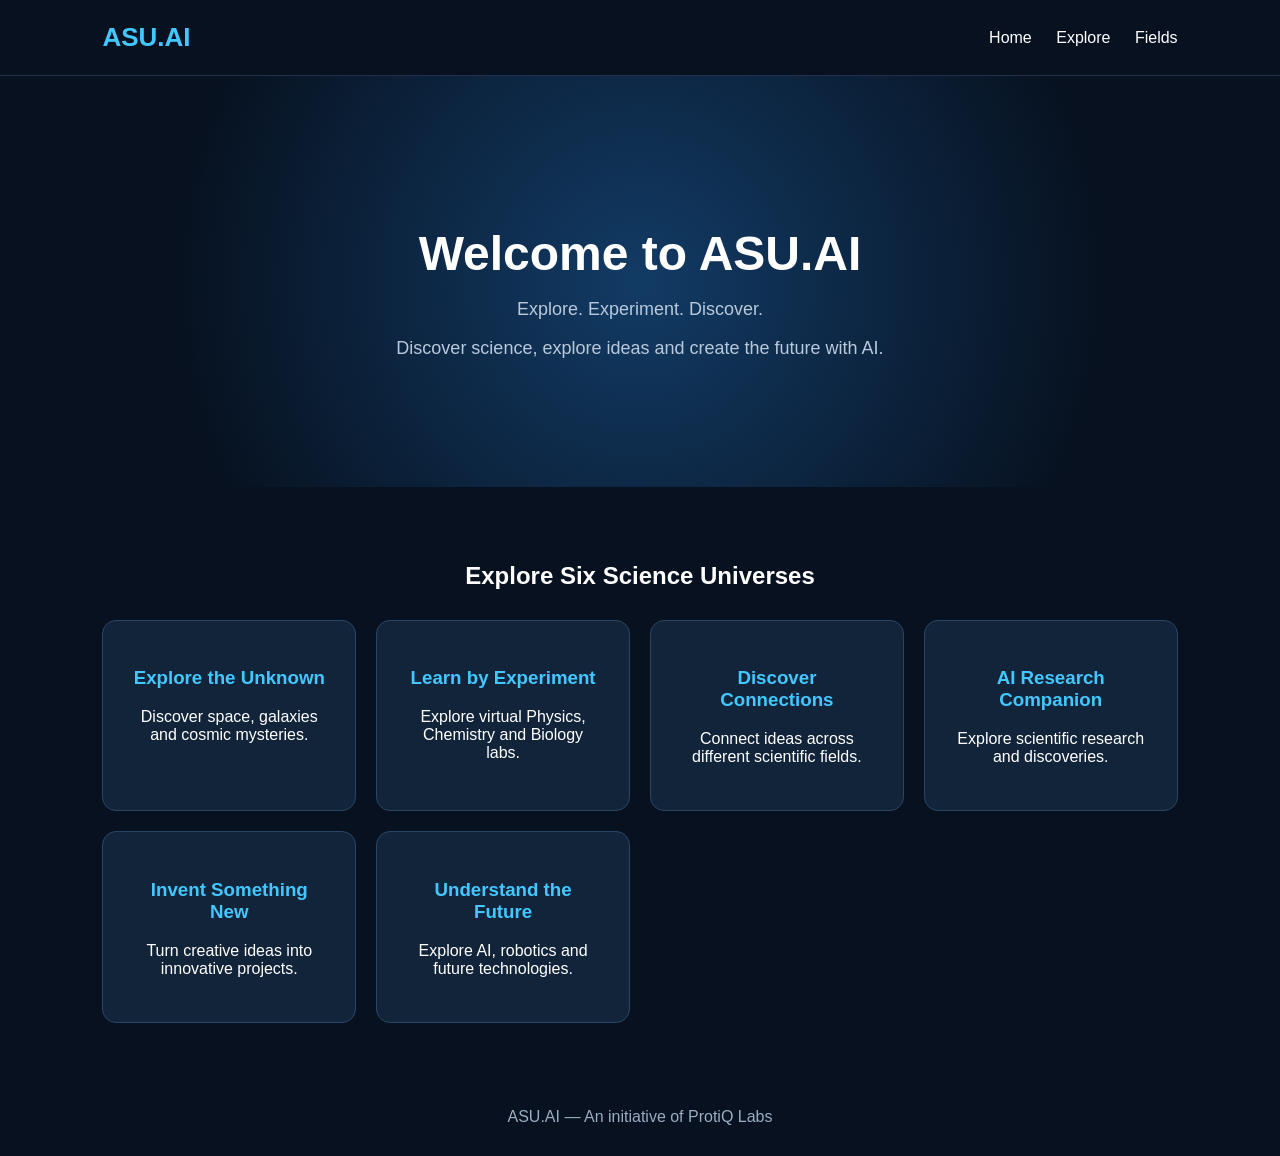
==== index.html @ 071632d5 "Create index.html" ====
<!DOCTYPE html>
<html lang="en">
<head>
  <meta charset="UTF-8">
  <meta name="viewport" content="width=device-width, initial-scale=1.0">
  <title>ASU.AI — AI Science Universe</title>
  <style>
    * { box-sizing: border-box; }
    body {
      margin: 0;
      font-family: Arial, sans-serif;
      background: #07111f;
      color: white;
    }
    header {
      padding: 22px 8%;
      display: flex;
      justify-content: space-between;
      align-items: center;
      border-bottom: 1px solid #203047;
    }
    .logo { font-size: 26px; font-weight: bold; color: #42c8ff; }
    nav a {
      color: white;
      text-decoration: none;
      margin-left: 20px;
    }
    .hero {
      text-align: center;
      padding: 110px 20px;
      background: radial-gradient(circle, #123b65, #07111f 70%);
    }
    .hero h1 { font-size: 48px; margin-bottom: 15px; }
    .hero p { color: #b9c9dc; font-size: 18px; }
    .fields {
      padding: 55px 8%;
      text-align: center;
    }
    .cards {
      display: grid;
      grid-template-columns: repeat(auto-fit, minmax(220px, 1fr));
      gap: 20px;
      margin-top: 30px;
    }
    .card {
      padding: 28px;
      background: #12243a;
      border: 1px solid #294765;
      border-radius: 14px;
    }
    .card h3 { color: #42c8ff; }
    footer {
      text-align: center;
      padding: 30px;
      color: #9aadc2;
    }
    @media(max-width: 600px) {
      header { flex-direction: column; gap: 15px; }
      nav a { margin: 0 6px; font-size: 13px; }
      .hero h1 { font-size: 34px; }
    }
  </style>
</head>
<body>

<header>
  <div class="logo">ASU.AI</div>
  <nav>
    <a href="#">Home</a>
    <a href="#explore">Explore</a>
    <a href="#fields">Fields</a>
  </nav>
</header>

<section class="hero">
  <h1>Welcome to ASU.AI</h1>
  <p>Explore. Experiment. Discover.</p>
  <p>Discover science, explore ideas and create the future with AI.</p>
</section>

<section class="fields" id="fields">
  <h2>Explore Six Science Universes</h2>
  <div class="cards">
    <div class="card">
      <h3>Explore the Unknown</h3>
      <p>Discover space, galaxies and cosmic mysteries.</p>
    </div>
    <div class="card">
      <h3>Learn by Experiment</h3>
      <p>Explore virtual Physics, Chemistry and Biology labs.</p>
    </div>
    <div class="card">
      <h3>Discover Connections</h3>
      <p>Connect ideas across different scientific fields.</p>
    </div>
    <div class="card">
      <h3>AI Research Companion</h3>
      <p>Explore scientific research and discoveries.</p>
    </div>
    <div class="card">
      <h3>Invent Something New</h3>
      <p>Turn creative ideas into innovative projects.</p>
    </div>
    <div class="card">
      <h3>Understand the Future</h3>
      <p>Explore AI, robotics and future technologies.</p>
    </div>
  </div>
</section>

<footer>
  ASU.AI — An initiative of ProtiQ Labs
</footer>

</body>
</html>
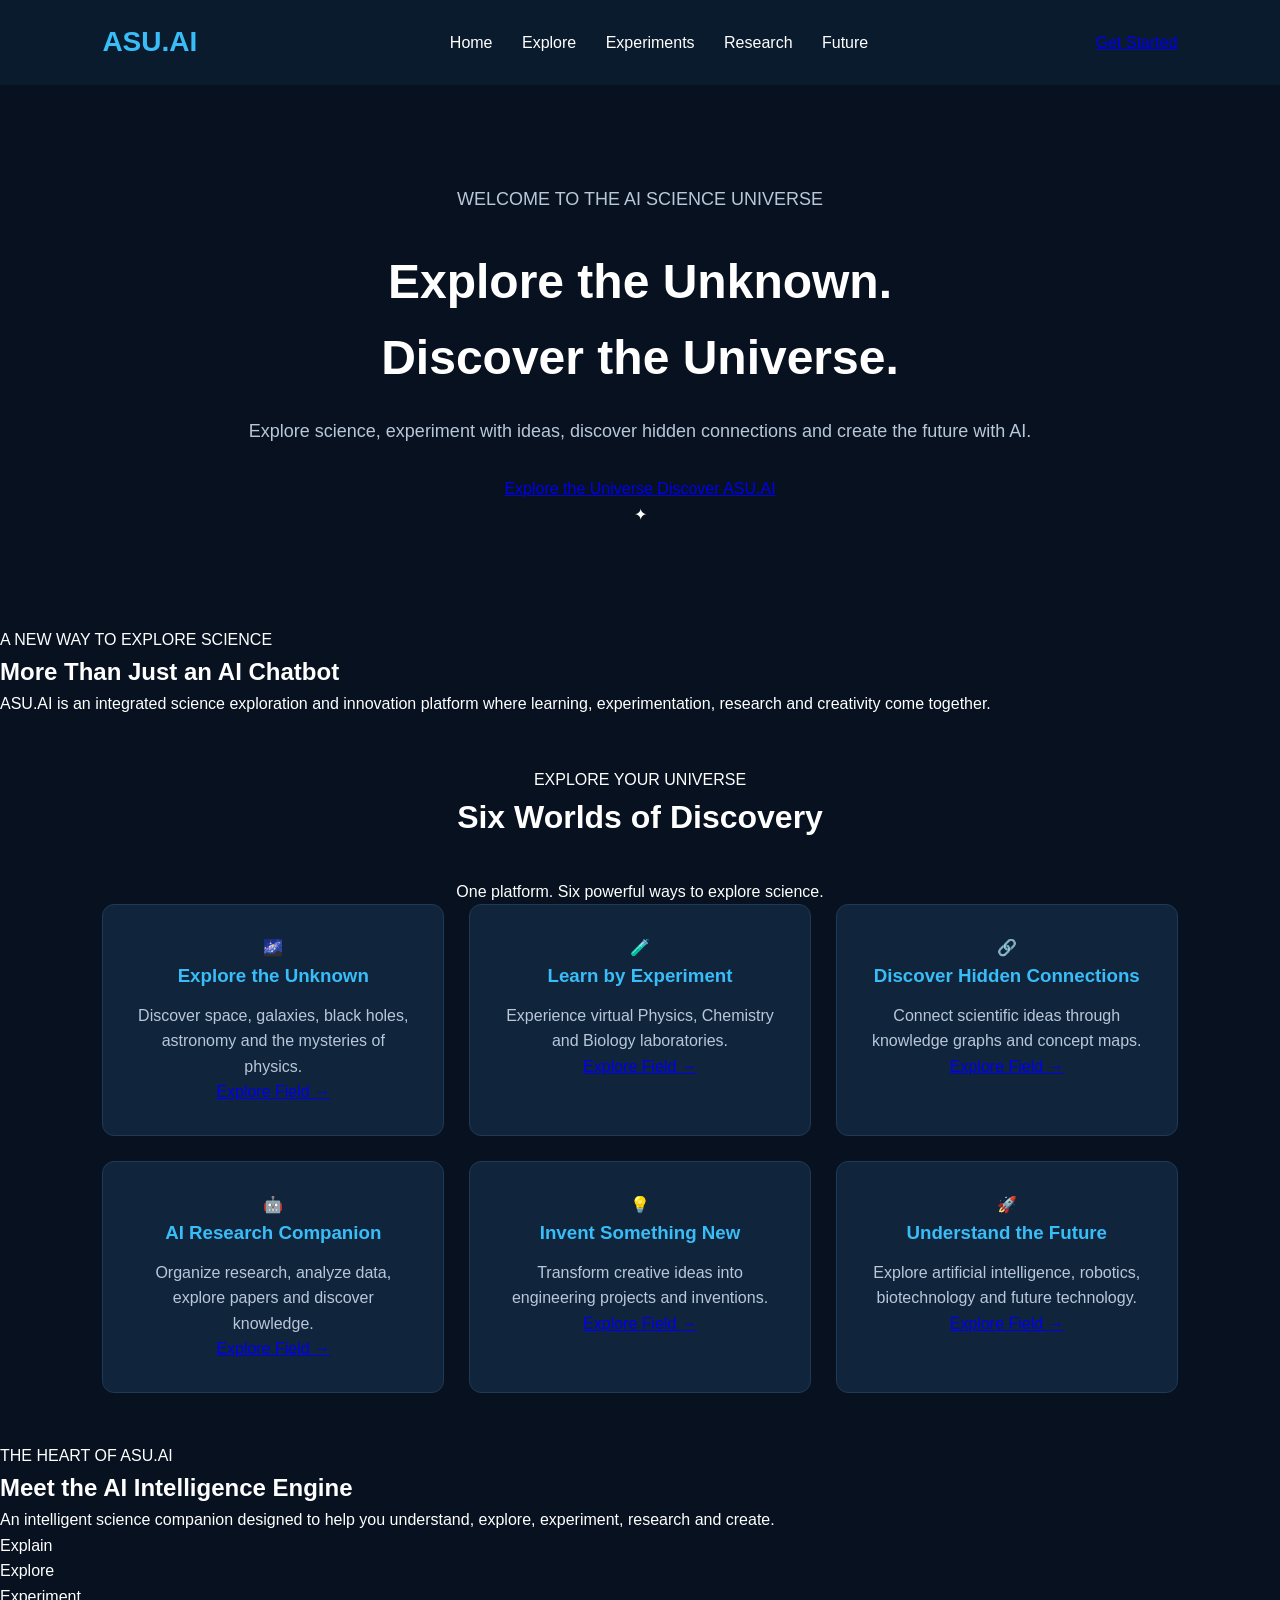
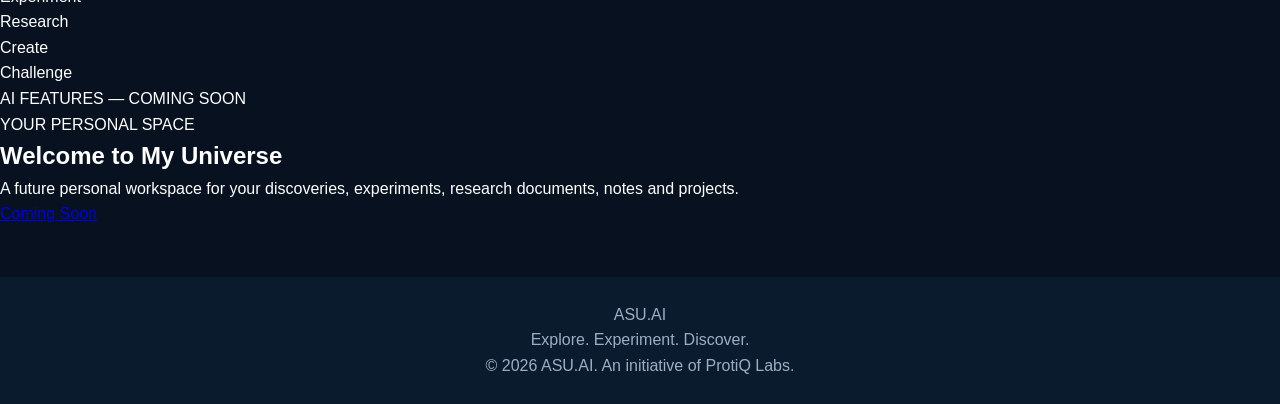
==== commit 63705807: "Update index.html" ====
--- a/index.html
+++ b/index.html
@@ -1,117 +1,229 @@
 
 <!DOCTYPE html>
 <html lang="en">
+
 <head>
-  <meta charset="UTF-8">
-  <meta name="viewport" content="width=device-width, initial-scale=1.0">
-  <title>ASU.AI — AI Science Universe</title>
-  <style>
-    * { box-sizing: border-box; }
-    body {
-      margin: 0;
-      font-family: Arial, sans-serif;
-      background: #07111f;
-      color: white;
-    }
-    header {
-      padding: 22px 8%;
-      display: flex;
-      justify-content: space-between;
-      align-items: center;
-      border-bottom: 1px solid #203047;
-    }
-    .logo { font-size: 26px; font-weight: bold; color: #42c8ff; }
-    nav a {
-      color: white;
-      text-decoration: none;
-      margin-left: 20px;
-    }
-    .hero {
-      text-align: center;
-      padding: 110px 20px;
-      background: radial-gradient(circle, #123b65, #07111f 70%);
-    }
-    .hero h1 { font-size: 48px; margin-bottom: 15px; }
-    .hero p { color: #b9c9dc; font-size: 18px; }
-    .fields {
-      padding: 55px 8%;
-      text-align: center;
-    }
-    .cards {
-      display: grid;
-      grid-template-columns: repeat(auto-fit, minmax(220px, 1fr));
-      gap: 20px;
-      margin-top: 30px;
-    }
-    .card {
-      padding: 28px;
-      background: #12243a;
-      border: 1px solid #294765;
-      border-radius: 14px;
-    }
-    .card h3 { color: #42c8ff; }
-    footer {
-      text-align: center;
-      padding: 30px;
-      color: #9aadc2;
-    }
-    @media(max-width: 600px) {
-      header { flex-direction: column; gap: 15px; }
-      nav a { margin: 0 6px; font-size: 13px; }
-      .hero h1 { font-size: 34px; }
-    }
-  </style>
+    <meta charset="UTF-8">
+    <meta name="viewport" content="width=device-width, initial-scale=1.0">
+
+    <title>ASU.AI — AI Science Universe</title>
+
+    <meta name="description" content="Explore science, experiment with ideas, discover knowledge and create the future with ASU.AI.">
+
+    <link rel="stylesheet" href="style.css">
 </head>
+
 <body>
 
-<header>
-  <div class="logo">ASU.AI</div>
-  <nav>
-    <a href="#">Home</a>
-    <a href="#explore">Explore</a>
-    <a href="#fields">Fields</a>
-  </nav>
-</header>
-
-<section class="hero">
-  <h1>Welcome to ASU.AI</h1>
-  <p>Explore. Experiment. Discover.</p>
-  <p>Discover science, explore ideas and create the future with AI.</p>
-</section>
-
-<section class="fields" id="fields">
-  <h2>Explore Six Science Universes</h2>
-  <div class="cards">
-    <div class="card">
-      <h3>Explore the Unknown</h3>
-      <p>Discover space, galaxies and cosmic mysteries.</p>
-    </div>
-    <div class="card">
-      <h3>Learn by Experiment</h3>
-      <p>Explore virtual Physics, Chemistry and Biology labs.</p>
-    </div>
-    <div class="card">
-      <h3>Discover Connections</h3>
-      <p>Connect ideas across different scientific fields.</p>
-    </div>
-    <div class="card">
-      <h3>AI Research Companion</h3>
-      <p>Explore scientific research and discoveries.</p>
-    </div>
-    <div class="card">
-      <h3>Invent Something New</h3>
-      <p>Turn creative ideas into innovative projects.</p>
-    </div>
-    <div class="card">
-      <h3>Understand the Future</h3>
-      <p>Explore AI, robotics and future technologies.</p>
-    </div>
-  </div>
-</section>
-
-<footer>
-  ASU.AI — An initiative of ProtiQ Labs
-</footer>
+    <!-- HEADER -->
+    <header>
+        <div class="logo">ASU<span>.AI</span></div>
+
+        <nav>
+            <a href="#home">Home</a>
+            <a href="#explore">Explore</a>
+            <a href="#experiments">Experiments</a>
+            <a href="#research">Research</a>
+            <a href="#future">Future</a>
+        </nav>
+
+        <a href="#explore" class="nav-button">Get Started</a>
+    </header>
+
+
+    <!-- HERO SECTION -->
+    <section class="hero" id="home">
+
+        <div class="hero-content">
+
+            <p class="hero-label">WELCOME TO THE AI SCIENCE UNIVERSE</p>
+
+            <h1>
+                Explore the Unknown.<br>
+                <span>Discover the Universe.</span>
+            </h1>
+
+            <p class="hero-description">
+                Explore science, experiment with ideas, discover
+                hidden connections and create the future with AI.
+            </p>
+
+            <div class="hero-buttons">
+                <a href="#explore" class="primary-button">
+                    Explore the Universe
+                </a>
+
+                <a href="#research" class="secondary-button">
+                    Discover ASU.AI
+                </a>
+            </div>
+
+        </div>
+
+        <div class="hero-decoration">
+            <div class="orbit orbit-one"></div>
+            <div class="orbit orbit-two"></div>
+            <div class="planet">✦</div>
+        </div>
+
+    </section>
+
+
+    <!-- INTRODUCTION -->
+    <section class="introduction">
+
+        <p class="section-label">A NEW WAY TO EXPLORE SCIENCE</p>
+
+        <h2>More Than Just an AI Chatbot</h2>
+
+        <p>
+            ASU.AI is an integrated science exploration and
+            innovation platform where learning, experimentation,
+            research and creativity come together.
+        </p>
+
+    </section>
+
+
+    <!-- SIX CORE FIELDS -->
+    <section class="fields" id="explore">
+
+        <div class="section-heading">
+            <p class="section-label">EXPLORE YOUR UNIVERSE</p>
+            <h2>Six Worlds of Discovery</h2>
+
+            <p>
+                One platform. Six powerful ways to explore science.
+            </p>
+        </div>
+
+        <div class="field-container">
+
+            <article class="field-card">
+                <div class="field-icon">🌌</div>
+                <h3>Explore the Unknown</h3>
+                <p>
+                    Discover space, galaxies, black holes,
+                    astronomy and the mysteries of physics.
+                </p>
+                <a href="#future">Explore Field →</a>
+            </article>
+
+            <article class="field-card" id="experiments">
+                <div class="field-icon">🧪</div>
+                <h3>Learn by Experiment</h3>
+                <p>
+                    Experience virtual Physics, Chemistry
+                    and Biology laboratories.
+                </p>
+                <a href="#future">Explore Field →</a>
+            </article>
+
+            <article class="field-card">
+                <div class="field-icon">🔗</div>
+                <h3>Discover Hidden Connections</h3>
+                <p>
+                    Connect scientific ideas through
+                    knowledge graphs and concept maps.
+                </p>
+                <a href="#future">Explore Field →</a>
+            </article>
+
+            <article class="field-card" id="research">
+                <div class="field-icon">🤖</div>
+                <h3>AI Research Companion</h3>
+                <p>
+                    Organize research, analyze data,
+                    explore papers and discover knowledge.
+                </p>
+                <a href="#future">Explore Field →</a>
+            </article>
+
+            <article class="field-card">
+                <div class="field-icon">💡</div>
+                <h3>Invent Something New</h3>
+                <p>
+                    Transform creative ideas into
+                    engineering projects and inventions.
+                </p>
+                <a href="#future">Explore Field →</a>
+            </article>
+
+            <article class="field-card" id="future">
+                <div class="field-icon">🚀</div>
+                <h3>Understand the Future</h3>
+                <p>
+                    Explore artificial intelligence,
+                    robotics, biotechnology and future technology.
+                </p>
+                <a href="#home">Explore Field →</a>
+            </article>
+
+        </div>
+
+    </section>
+
+
+    <!-- AI INTELLIGENCE ENGINE -->
+    <section class="ai-section">
+
+        <p class="section-label">THE HEART OF ASU.AI</p>
+
+        <h2>Meet the AI Intelligence Engine</h2>
+
+        <p>
+            An intelligent science companion designed to
+            help you understand, explore, experiment,
+            research and create.
+        </p>
+
+        <div class="ai-modes">
+
+            <div class="ai-mode">Explain</div>
+            <div class="ai-mode">Explore</div>
+            <div class="ai-mode">Experiment</div>
+            <div class="ai-mode">Research</div>
+            <div class="ai-mode">Create</div>
+            <div class="ai-mode">Challenge</div>
+
+        </div>
+
+        <p class="coming-soon">AI FEATURES — COMING SOON</p>
+
+    </section>
+
+
+    <!-- MY UNIVERSE -->
+    <section class="universe-section">
+
+        <p class="section-label">YOUR PERSONAL SPACE</p>
+
+        <h2>Welcome to My Universe</h2>
+
+        <p>
+            A future personal workspace for your discoveries,
+            experiments, research documents, notes and projects.
+        </p>
+
+        <a href="#home" class="secondary-button">
+            Coming Soon
+        </a>
+
+    </section>
+
+
+    <!-- FOOTER -->
+    <footer>
+
+        <div class="footer-logo">ASU<span>.AI</span></div>
+
+        <p>Explore. Experiment. Discover.</p>
+
+        <p class="copyright">
+            © 2026 ASU.AI. An initiative of ProtiQ Labs.
+        </p>
+
+    </footer>
 
 </body>
 </html>
--- a/style.css
+++ b/style.css
@@ -0,0 +1,130 @@
+
+/* ASU.AI — Main Styles */
+
+* {
+    margin: 0;
+    padding: 0;
+    box-sizing: border-box;
+}
+
+body {
+    font-family: Arial, sans-serif;
+    background-color: #07111f;
+    color: #ffffff;
+    line-height: 1.6;
+}
+
+header {
+    background-color: #0b1b2e;
+    padding: 20px 8%;
+    display: flex;
+    justify-content: space-between;
+    align-items: center;
+}
+
+.logo {
+    font-size: 28px;
+    font-weight: bold;
+    color: #38bdf8;
+}
+
+nav a {
+    color: #ffffff;
+    text-decoration: none;
+    margin-left: 25px;
+}
+
+nav a:hover {
+    color: #38bdf8;
+}
+
+.hero {
+    text-align: center;
+    padding: 100px 20px;
+}
+
+.hero h1 {
+    font-size: 48px;
+    margin-bottom: 20px;
+}
+
+.hero p {
+    color: #b8c7d9;
+    font-size: 18px;
+    margin-bottom: 30px;
+}
+
+.hero button {
+    background-color: #38bdf8;
+    color: #07111f;
+    border: none;
+    padding: 14px 28px;
+    border-radius: 6px;
+    font-size: 16px;
+    font-weight: bold;
+    cursor: pointer;
+}
+
+.fields {
+    padding: 50px 8%;
+    text-align: center;
+}
+
+.fields h2 {
+    font-size: 32px;
+    margin-bottom: 35px;
+}
+
+.field-container {
+    display: grid;
+    grid-template-columns: repeat(3, 1fr);
+    gap: 25px;
+}
+
+.field-card {
+    background-color: #10243b;
+    padding: 30px;
+    border-radius: 12px;
+    border: 1px solid #1e3a56;
+    transition: transform 0.3s;
+}
+
+.field-card:hover {
+    transform: translateY(-6px);
+}
+
+.field-card h3 {
+    color: #38bdf8;
+    margin-bottom: 12px;
+}
+
+.field-card p {
+    color: #b8c7d9;
+}
+
+footer {
+    text-align: center;
+    padding: 25px;
+    background-color: #0b1b2e;
+    color: #9caec2;
+    margin-top: 50px;
+}
+
+@media (max-width: 768px) {
+    header {
+        flex-direction: column;
+        gap: 15px;
+    }
+
+    nav a {
+        margin: 0 8px;
+    }
+
+    .hero h1 {
+        font-size: 34px;
+    }
+
+    .field-container {
+        grid-template-columns: 1fr;
+    }
+}
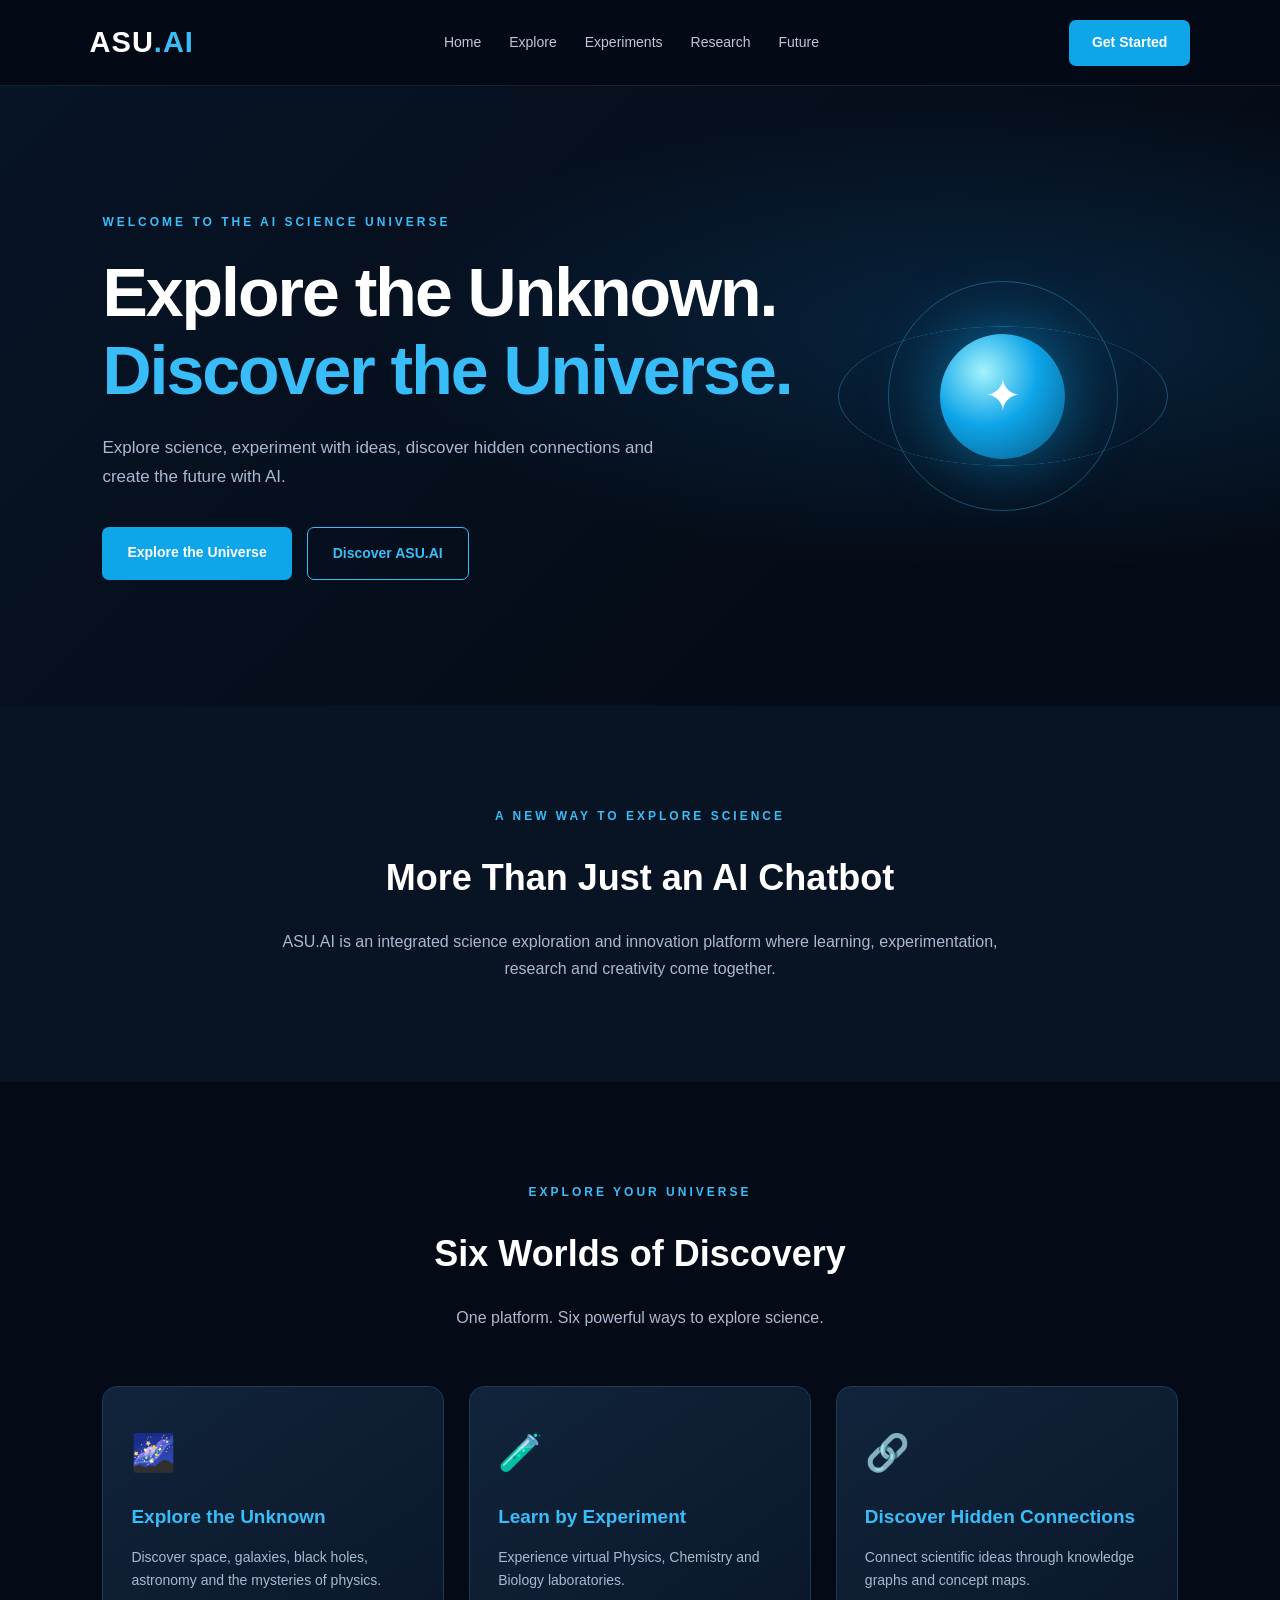
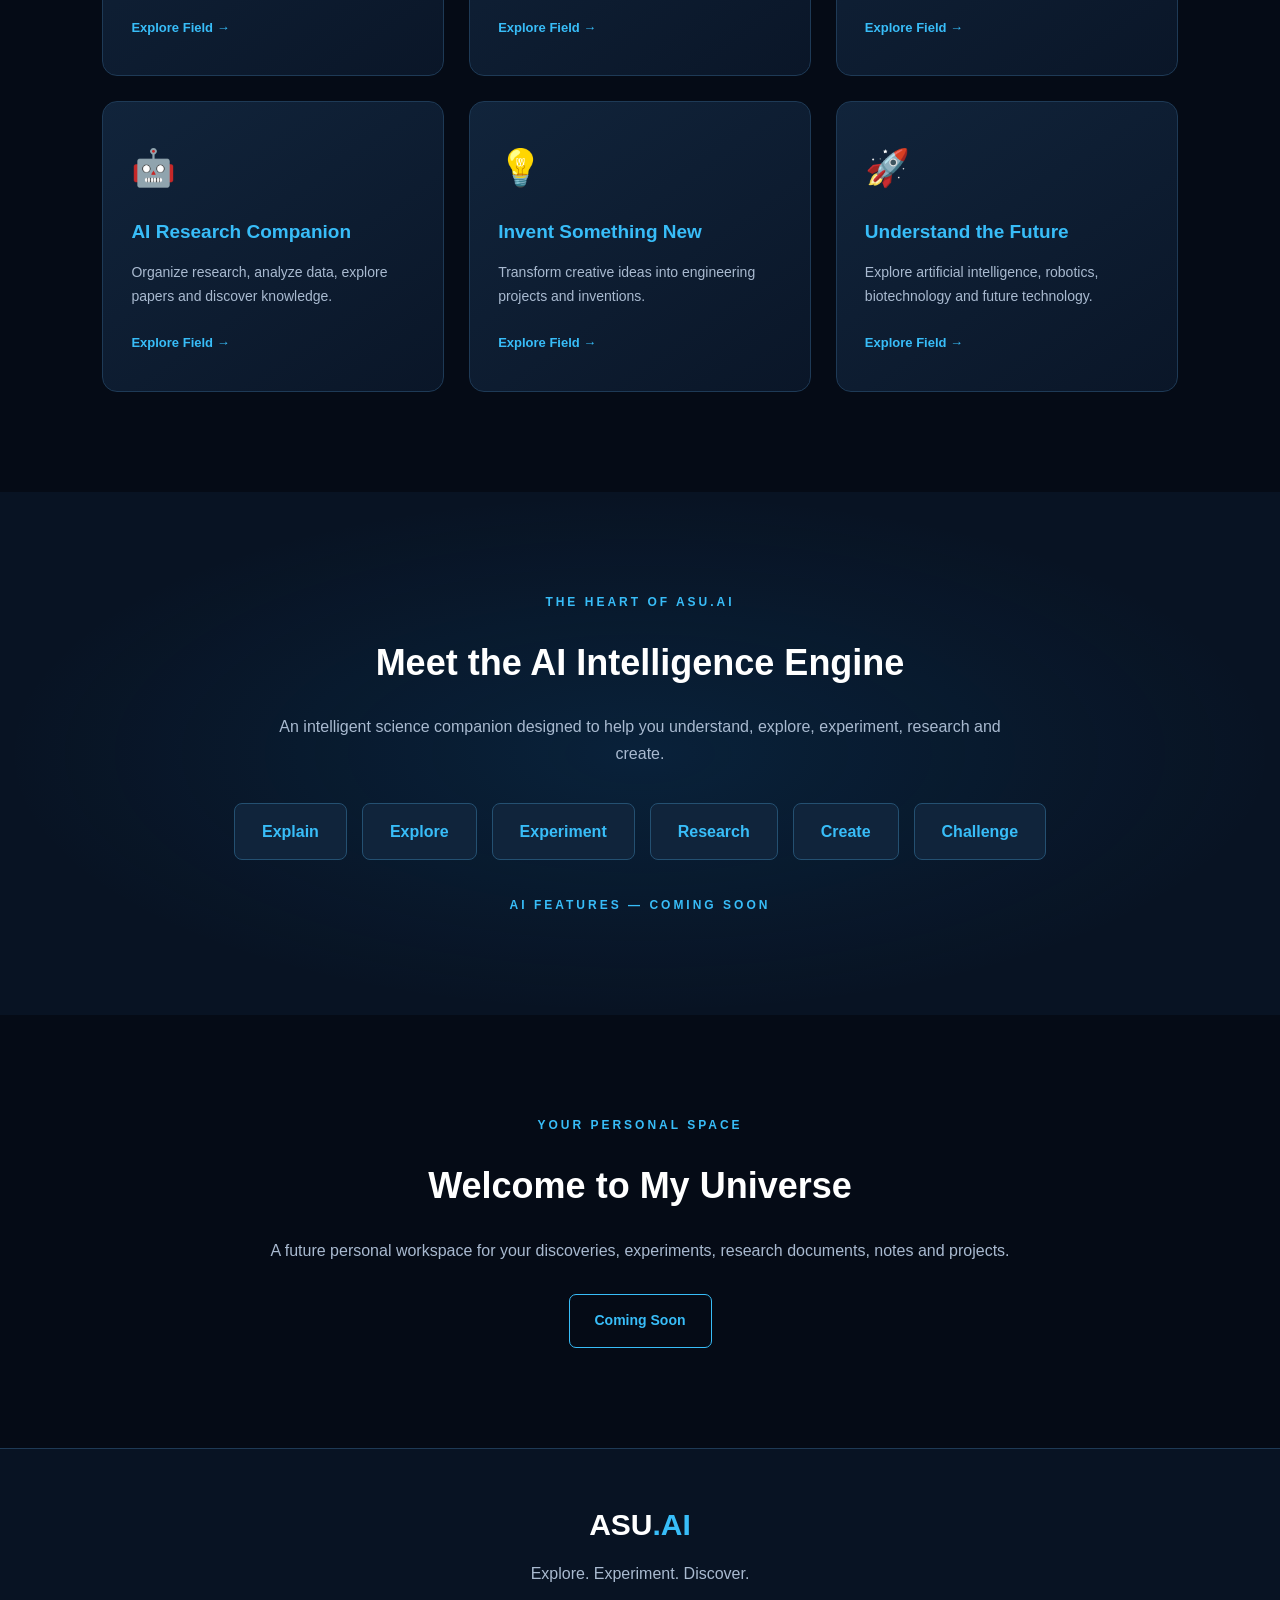
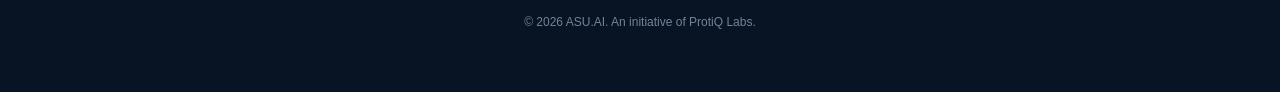
==== commit c33f570f: "Update index.html" ====
--- a/index.html
+++ b/index.html
@@ -99,6 +99,7 @@
 
         <div class="field-container">
 
+            <!-- CARD 1 -->
             <article class="field-card">
                 <div class="field-icon">🌌</div>
                 <h3>Explore the Unknown</h3>
@@ -106,9 +107,11 @@
                     Discover space, galaxies, black holes,
                     astronomy and the mysteries of physics.
                 </p>
-                <a href="#future">Explore Field →</a>
-            </article>
-
+                <a href="unknown.html">Explore Field →</a>
+            </article>
+
+
+            <!-- CARD 2 -->
             <article class="field-card" id="experiments">
                 <div class="field-icon">🧪</div>
                 <h3>Learn by Experiment</h3>
@@ -116,9 +119,11 @@
                     Experience virtual Physics, Chemistry
                     and Biology laboratories.
                 </p>
-                <a href="#future">Explore Field →</a>
-            </article>
-
+                <a href="experiments.html">Explore Field →</a>
+            </article>
+
+
+            <!-- CARD 3 -->
             <article class="field-card">
                 <div class="field-icon">🔗</div>
                 <h3>Discover Hidden Connections</h3>
@@ -126,9 +131,11 @@
                     Connect scientific ideas through
                     knowledge graphs and concept maps.
                 </p>
-                <a href="#future">Explore Field →</a>
-            </article>
-
+                <a href="connections.html">Explore Field →</a>
+            </article>
+
+
+            <!-- CARD 4 -->
             <article class="field-card" id="research">
                 <div class="field-icon">🤖</div>
                 <h3>AI Research Companion</h3>
@@ -136,9 +143,11 @@
                     Organize research, analyze data,
                     explore papers and discover knowledge.
                 </p>
-                <a href="#future">Explore Field →</a>
-            </article>
-
+                <a href="research.html">Explore Field →</a>
+            </article>
+
+
+            <!-- CARD 5 -->
             <article class="field-card">
                 <div class="field-icon">💡</div>
                 <h3>Invent Something New</h3>
@@ -146,9 +155,11 @@
                     Transform creative ideas into
                     engineering projects and inventions.
                 </p>
-                <a href="#future">Explore Field →</a>
-            </article>
-
+                <a href="inventions.html">Explore Field →</a>
+            </article>
+
+
+            <!-- CARD 6 -->
             <article class="field-card" id="future">
                 <div class="field-icon">🚀</div>
                 <h3>Understand the Future</h3>
@@ -156,7 +167,7 @@
                     Explore artificial intelligence,
                     robotics, biotechnology and future technology.
                 </p>
-                <a href="#home">Explore Field →</a>
+                <a href="future.html">Explore Field →</a>
             </article>
 
         </div>
--- a/style.css
+++ b/style.css
@@ -1,5 +1,8 @@
 
-/* ASU.AI — Main Styles */
+/* =========================================
+   ASU.AI — AI SCIENCE UNIVERSE
+   Main Website Stylesheet
+========================================= */
 
 * {
     margin: 0;
@@ -7,72 +10,244 @@
     box-sizing: border-box;
 }
 
+html {
+    scroll-behavior: smooth;
+}
+
 body {
-    font-family: Arial, sans-serif;
-    background-color: #07111f;
+    font-family: Arial, Helvetica, sans-serif;
+    background: #050b16;
     color: #ffffff;
-    line-height: 1.6;
-}
+    line-height: 1.7;
+    overflow-x: hidden;
+}
+
+a {
+    text-decoration: none;
+    color: inherit;
+}
+
+/* HEADER */
 
 header {
-    background-color: #0b1b2e;
-    padding: 20px 8%;
+    width: 100%;
+    min-height: 85px;
+    padding: 18px 7%;
     display: flex;
     justify-content: space-between;
     align-items: center;
+    background: rgba(5, 11, 22, 0.95);
+    border-bottom: 1px solid rgba(56, 189, 248, 0.15);
+    position: sticky;
+    top: 0;
+    z-index: 1000;
+    backdrop-filter: blur(15px);
 }
 
 .logo {
-    font-size: 28px;
-    font-weight: bold;
-    color: #38bdf8;
+    font-size: 29px;
+    font-weight: 800;
+    letter-spacing: 1px;
+    color: #ffffff;
+}
+
+.logo span,
+.footer-logo span {
+    color: #38bdf8;
+}
+
+nav {
+    display: flex;
+    align-items: center;
+    gap: 28px;
 }
 
 nav a {
+    color: #b9c8da;
+    font-size: 14px;
+    transition: 0.3s;
+}
+
+nav a:hover {
+    color: #38bdf8;
+}
+
+.nav-button {
+    background: #0ea5e9;
     color: #ffffff;
-    text-decoration: none;
-    margin-left: 25px;
-}
-
-nav a:hover {
-    color: #38bdf8;
-}
+    padding: 11px 23px;
+    border-radius: 7px;
+    font-size: 14px;
+    font-weight: bold;
+    transition: 0.3s;
+}
+
+.nav-button:hover,
+.primary-button:hover {
+    background: #0284c7;
+    transform: translateY(-3px);
+}
+
+/* HERO SECTION */
 
 .hero {
+    min-height: 620px;
+    padding: 110px 8%;
+    display: flex;
+    align-items: center;
+    position: relative;
+    overflow: hidden;
+    background:
+        radial-gradient(ellipse at 80% 40%,
+        rgba(14, 116, 190, 0.23), transparent 45%),
+        linear-gradient(135deg, #071426, #050b16 75%);
+}
+
+.hero-content {
+    max-width: 750px;
+    position: relative;
+    z-index: 2;
+}
+
+.hero-label,
+.section-label {
+    color: #38bdf8;
+    font-size: 12px;
+    font-weight: bold;
+    letter-spacing: 3px;
+    margin-bottom: 20px;
+}
+
+.hero h1 {
+    font-size: clamp(38px, 6vw, 68px);
+    line-height: 1.15;
+    font-weight: 800;
+    margin-bottom: 25px;
+    letter-spacing: -2px;
+}
+
+.hero h1 span {
+    color: #38bdf8;
+}
+
+.hero-description {
+    color: #a9bad0;
+    font-size: 17px;
+    max-width: 600px;
+    margin-bottom: 35px;
+}
+
+.hero-buttons {
+    display: flex;
+    flex-wrap: wrap;
+    gap: 15px;
+}
+
+.primary-button,
+.secondary-button {
+    display: inline-block;
+    padding: 14px 25px;
+    border-radius: 7px;
+    font-size: 14px;
+    font-weight: bold;
+    transition: 0.3s;
+}
+
+.primary-button {
+    background: #0ea5e9;
+    color: white;
+}
+
+.secondary-button {
+    border: 1px solid #38bdf8;
+    color: #38bdf8;
+}
+
+.secondary-button:hover {
+    background: rgba(56, 189, 248, 0.12);
+}
+
+/* HERO DECORATION */
+
+.hero-decoration {
+    position: absolute;
+    width: 350px;
+    height: 350px;
+    right: 8%;
+    top: 50%;
+    transform: translateY(-50%);
+    display: flex;
+    justify-content: center;
+    align-items: center;
+}
+
+.planet {
+    width: 125px;
+    height: 125px;
+    border-radius: 50%;
+    background: radial-gradient(circle at 35% 30%,
+        #a5f3fc, #0ea5e9 45%, #075985);
+    box-shadow: 0 0 70px rgba(14, 165, 233, 0.6);
+    display: flex;
+    justify-content: center;
+    align-items: center;
+    font-size: 45px;
+    color: white;
+}
+
+.orbit {
+    position: absolute;
+    border: 1px solid rgba(56, 189, 248, 0.35);
+    border-radius: 50%;
+}
+
+.orbit-one {
+    width: 230px;
+    height: 230px;
+}
+
+.orbit-two {
+    width: 330px;
+    height: 330px;
+    transform: rotateX(65deg);
+}
+
+/* INTRODUCTION */
+
+.introduction {
+    padding: 100px 10%;
     text-align: center;
-    padding: 100px 20px;
-}
-
-.hero h1 {
-    font-size: 48px;
+    background: #081323;
+}
+
+.introduction h2,
+.section-heading h2,
+.ai-section h2,
+.universe-section h2 {
+    font-size: 36px;
     margin-bottom: 20px;
 }
 
-.hero p {
-    color: #b8c7d9;
-    font-size: 18px;
-    margin-bottom: 30px;
-}
-
-.hero button {
-    background-color: #38bdf8;
-    color: #07111f;
-    border: none;
-    padding: 14px 28px;
-    border-radius: 6px;
+.introduction > p:last-child,
+.section-heading > p:last-child,
+.ai-section > p:not(.section-label):not(.coming-soon),
+.universe-section > p:not(.section-label) {
+    max-width: 750px;
+    margin: auto;
+    color: #a9bad0;
     font-size: 16px;
-    font-weight: bold;
-    cursor: pointer;
-}
+}
+
+/* SIX SCIENCE FIELDS */
 
 .fields {
-    padding: 50px 8%;
+    padding: 100px 8%;
+    background: #050b16;
+}
+
+.section-heading {
     text-align: center;
-}
-
-.fields h2 {
-    font-size: 32px;
-    margin-bottom: 35px;
+    margin-bottom: 55px;
 }
 
 .field-container {
@@ -82,49 +257,234 @@
 }
 
 .field-card {
-    background-color: #10243b;
-    padding: 30px;
-    border-radius: 12px;
+    background: linear-gradient(145deg, #11243b, #0a1628);
     border: 1px solid #1e3a56;
-    transition: transform 0.3s;
+    border-radius: 15px;
+    padding: 35px 28px;
+    min-height: 270px;
+    transition: 0.35s;
 }
 
 .field-card:hover {
-    transform: translateY(-6px);
+    transform: translateY(-8px);
+    border-color: #38bdf8;
+    box-shadow: 0 12px 40px rgba(14, 165, 233, 0.12);
+}
+
+.field-icon {
+    font-size: 36px;
+    margin-bottom: 18px;
 }
 
 .field-card h3 {
     color: #38bdf8;
+    font-size: 19px;
     margin-bottom: 12px;
 }
 
 .field-card p {
-    color: #b8c7d9;
-}
+    color: #a9bad0;
+    font-size: 14px;
+    margin-bottom: 20px;
+}
+
+.field-card a {
+    color: #38bdf8;
+    font-size: 13px;
+    font-weight: bold;
+}
+
+/* AI INTELLIGENCE ENGINE */
+
+.ai-section {
+    padding: 100px 8%;
+    text-align: center;
+    background:
+        radial-gradient(ellipse at center,
+        rgba(14, 116, 190, 0.15), transparent 70%),
+        #081323;
+}
+
+.ai-section > p:not(.section-label):not(.coming-soon) {
+    margin-bottom: 35px;
+}
+
+.ai-modes {
+    display: flex;
+    justify-content: center;
+    flex-wrap: wrap;
+    gap: 15px;
+    margin: 35px 0;
+}
+
+.ai-mode {
+    padding: 14px 27px;
+    background: #10243b;
+    border: 1px solid #245071;
+    border-radius: 8px;
+    color: #38bdf8;
+    font-weight: bold;
+    transition: 0.3s;
+}
+
+.ai-mode:hover {
+    background: #0c3858;
+    border-color: #38bdf8;
+}
+
+.coming-soon {
+    color: #38bdf8;
+    font-size: 12px;
+    letter-spacing: 3px;
+    font-weight: bold;
+}
+
+/* MY UNIVERSE */
+
+.universe-section {
+    padding: 100px 8%;
+    text-align: center;
+    background: #050b16;
+}
+
+.universe-section > p:not(.section-label) {
+    margin-bottom: 30px;
+}
+
+/* FOOTER */
 
 footer {
+    padding: 50px 8%;
     text-align: center;
-    padding: 25px;
-    background-color: #0b1b2e;
-    color: #9caec2;
-    margin-top: 50px;
-}
-
-@media (max-width: 768px) {
+    background: #081323;
+    border-top: 1px solid #1e3a56;
+}
+
+.footer-logo {
+    font-size: 30px;
+    font-weight: 800;
+    margin-bottom: 10px;
+}
+
+footer > p {
+    color: #a9bad0;
+    margin-bottom: 10px;
+}
+
+.copyright {
+    margin-top: 25px;
+    font-size: 12px;
+    color: #71849b;
+}
+
+/* TABLET RESPONSIVENESS */
+
+@media (max-width: 950px) {
+    .hero-decoration {
+        opacity: 0.25;
+        right: -100px;
+    }
+
+    .field-container {
+        grid-template-columns: repeat(2, 1fr);
+    }
+
+    nav {
+        gap: 14px;
+    }
+}
+
+/* MOBILE RESPONSIVENESS */
+
+@media (max-width: 650px) {
     header {
-        flex-direction: column;
+        padding: 18px 5%;
+        flex-wrap: wrap;
         gap: 15px;
     }
 
+    .logo {
+        font-size: 25px;
+    }
+
+    nav {
+        width: 100%;
+        justify-content: center;
+        flex-wrap: wrap;
+        gap: 12px;
+    }
+
     nav a {
-        margin: 0 8px;
+        font-size: 12px;
+    }
+
+    .nav-button {
+        display: none;
+    }
+
+    .hero {
+        min-height: 540px;
+        padding: 85px 7%;
     }
 
     .hero h1 {
-        font-size: 34px;
+        font-size: 39px;
+        letter-spacing: -1px;
+    }
+
+    .hero-description {
+        font-size: 15px;
+    }
+
+    .hero-decoration {
+        width: 250px;
+        height: 250px;
+        right: -110px;
+        opacity: 0.17;
+    }
+
+    .orbit-two {
+        width: 240px;
+        height: 240px;
+    }
+
+    .orbit-one {
+        width: 170px;
+        height: 170px;
+    }
+
+    .planet {
+        width: 85px;
+        height: 85px;
+    }
+
+    .introduction,
+    .fields,
+    .ai-section,
+    .universe-section {
+        padding: 70px 6%;
+    }
+
+    .introduction h2,
+    .section-heading h2,
+    .ai-section h2,
+    .universe-section h2 {
+        font-size: 28px;
     }
 
     .field-container {
         grid-template-columns: 1fr;
     }
-}
+
+    .field-card {
+        min-height: auto;
+    }
+
+    .ai-mode {
+        padding: 12px 19px;
+    }
+
+    footer {
+        padding: 40px 6%;
+    }
+}
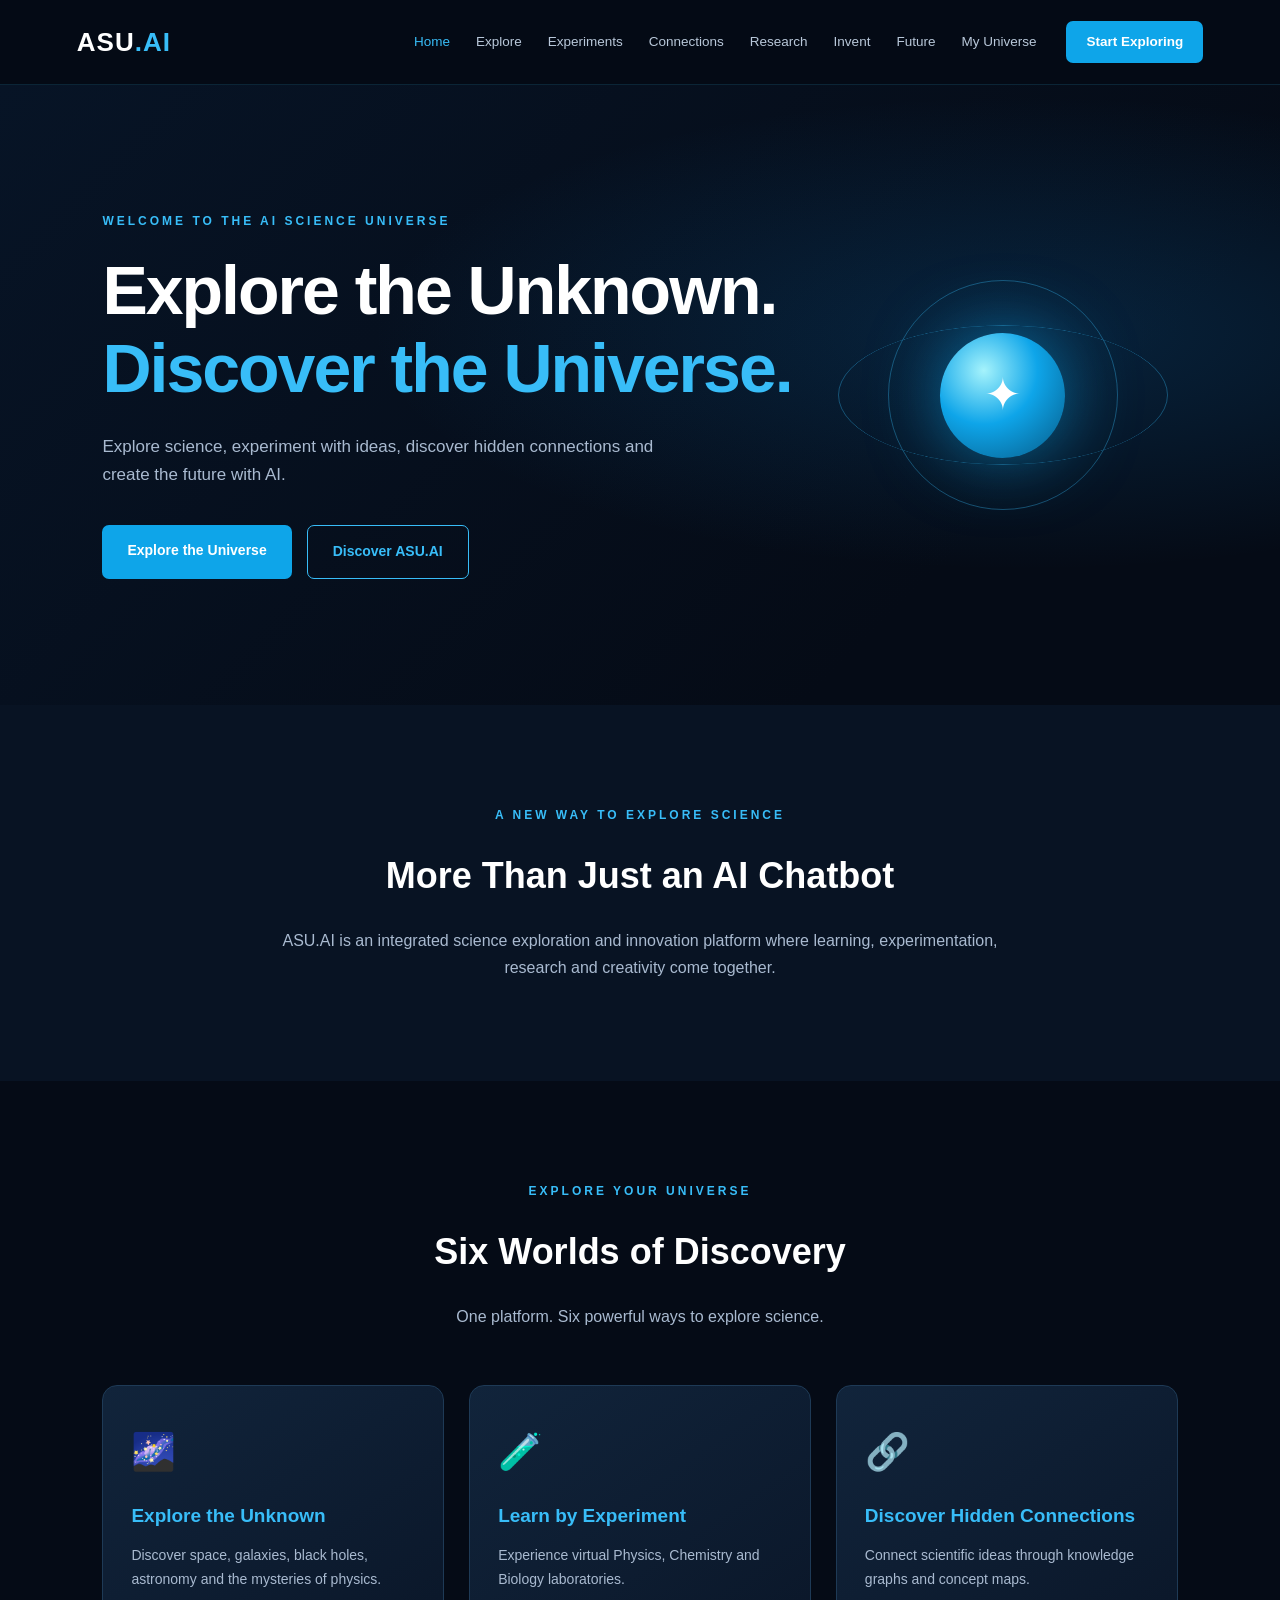
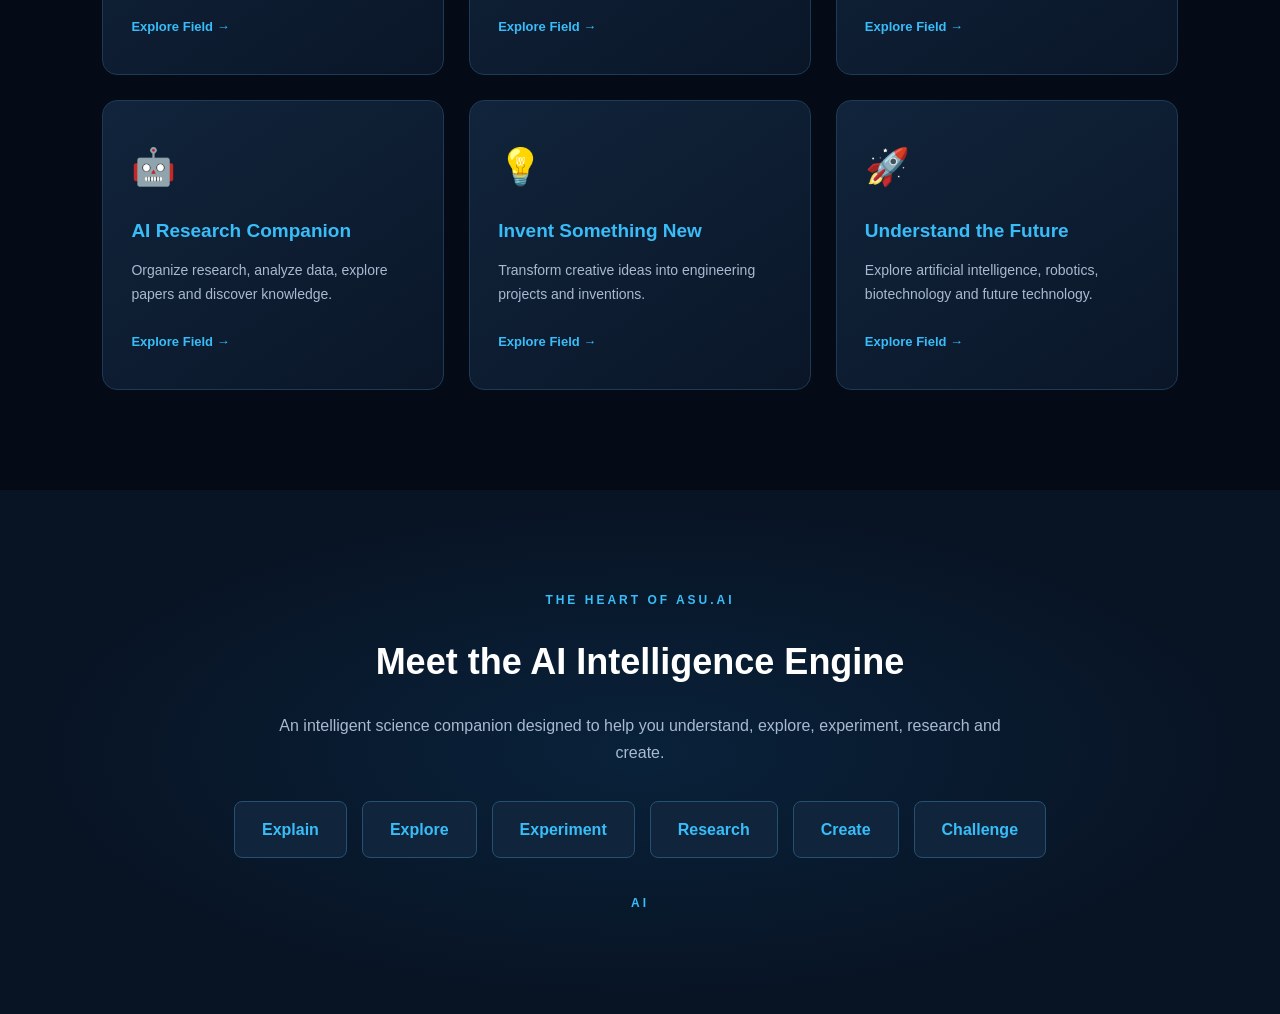
==== commit 8c202a5d: "Update index.html" ====
--- a/index.html
+++ b/index.html
@@ -1,41 +1,34 @@
-
 <!DOCTYPE html>
 <html lang="en">
-
 <head>
     <meta charset="UTF-8">
     <meta name="viewport" content="width=device-width, initial-scale=1.0">
-
     <title>ASU.AI — AI Science Universe</title>
-
     <meta name="description" content="Explore science, experiment with ideas, discover knowledge and create the future with ASU.AI.">
-
     <link rel="stylesheet" href="style.css">
 </head>
-
 <body>
 
     <!-- HEADER -->
     <header>
-        <div class="logo">ASU<span>.AI</span></div>
+        <a href="index.html" class="logo">ASU<span>.AI</span></a>
 
         <nav>
-            <a href="#home">Home</a>
-            <a href="#explore">Explore</a>
-            <a href="#experiments">Experiments</a>
-            <a href="#research">Research</a>
-            <a href="#future">Future</a>
+            <a href="index.html" class="active">Home</a>
+            <a href="unknown.html">Explore</a>
+            <a href="experiments.html">Experiments</a>
+            <a href="connections.html">Connections</a>
+            <a href="research.html">Research</a>
+            <a href="inventions.html">Invent</a>
+            <a href="future.html">Future</a>
+            <a href="my-universe.html">My Universe</a>
+            <a href="#" class="nav-button">Start Exploring</a>
         </nav>
-
-        <a href="#explore" class="nav-button">Get Started</a>
     </header>
-
 
     <!-- HERO SECTION -->
     <section class="hero" id="home">
-
         <div class="hero-content">
-
             <p class="hero-label">WELCOME TO THE AI SCIENCE UNIVERSE</p>
 
             <h1>
@@ -49,15 +42,9 @@
             </p>
 
             <div class="hero-buttons">
-                <a href="#explore" class="primary-button">
-                    Explore the Universe
-                </a>
-
-                <a href="#research" class="secondary-button">
-                    Discover ASU.AI
-                </a>
+                <a href="unknown.html" class="primary-button">Explore the Universe</a>
+                <a href="research.html" class="secondary-button">Discover ASU.AI</a>
             </div>
-
         </div>
 
         <div class="hero-decoration">
@@ -65,123 +52,78 @@
             <div class="orbit orbit-two"></div>
             <div class="planet">✦</div>
         </div>
-
     </section>
-
 
     <!-- INTRODUCTION -->
     <section class="introduction">
-
         <p class="section-label">A NEW WAY TO EXPLORE SCIENCE</p>
-
         <h2>More Than Just an AI Chatbot</h2>
-
         <p>
             ASU.AI is an integrated science exploration and
             innovation platform where learning, experimentation,
             research and creativity come together.
         </p>
-
     </section>
-
 
     <!-- SIX CORE FIELDS -->
     <section class="fields" id="explore">
-
         <div class="section-heading">
             <p class="section-label">EXPLORE YOUR UNIVERSE</p>
             <h2>Six Worlds of Discovery</h2>
-
-            <p>
-                One platform. Six powerful ways to explore science.
-            </p>
+            <p>One platform. Six powerful ways to explore science.</p>
         </div>
 
         <div class="field-container">
 
-            <!-- CARD 1 -->
             <article class="field-card">
                 <div class="field-icon">🌌</div>
                 <h3>Explore the Unknown</h3>
-                <p>
-                    Discover space, galaxies, black holes,
-                    astronomy and the mysteries of physics.
-                </p>
+                <p>Discover space, galaxies, black holes, astronomy and the mysteries of physics.</p>
                 <a href="unknown.html">Explore Field →</a>
             </article>
 
-
-            <!-- CARD 2 -->
-            <article class="field-card" id="experiments">
+            <article class="field-card">
                 <div class="field-icon">🧪</div>
                 <h3>Learn by Experiment</h3>
-                <p>
-                    Experience virtual Physics, Chemistry
-                    and Biology laboratories.
-                </p>
+                <p>Experience virtual Physics, Chemistry and Biology laboratories.</p>
                 <a href="experiments.html">Explore Field →</a>
             </article>
 
-
-            <!-- CARD 3 -->
             <article class="field-card">
                 <div class="field-icon">🔗</div>
                 <h3>Discover Hidden Connections</h3>
-                <p>
-                    Connect scientific ideas through
-                    knowledge graphs and concept maps.
-                </p>
+                <p>Connect scientific ideas through knowledge graphs and concept maps.</p>
                 <a href="connections.html">Explore Field →</a>
             </article>
 
-
-            <!-- CARD 4 -->
-            <article class="field-card" id="research">
+            <article class="field-card">
                 <div class="field-icon">🤖</div>
                 <h3>AI Research Companion</h3>
-                <p>
-                    Organize research, analyze data,
-                    explore papers and discover knowledge.
-                </p>
+                <p>Organize research, analyze data, explore papers and discover knowledge.</p>
                 <a href="research.html">Explore Field →</a>
             </article>
 
-
-            <!-- CARD 5 -->
             <article class="field-card">
                 <div class="field-icon">💡</div>
                 <h3>Invent Something New</h3>
-                <p>
-                    Transform creative ideas into
-                    engineering projects and inventions.
-                </p>
+                <p>Transform creative ideas into engineering projects and inventions.</p>
                 <a href="inventions.html">Explore Field →</a>
             </article>
 
-
-            <!-- CARD 6 -->
-            <article class="field-card" id="future">
+            <article class="field-card">
                 <div class="field-icon">🚀</div>
                 <h3>Understand the Future</h3>
-                <p>
-                    Explore artificial intelligence,
-                    robotics, biotechnology and future technology.
-                </p>
+                <p>Explore artificial intelligence, robotics, biotechnology and future technology.</p>
                 <a href="future.html">Explore Field →</a>
             </article>
 
         </div>
-
     </section>
-
 
     <!-- AI INTELLIGENCE ENGINE -->
     <section class="ai-section">
-
         <p class="section-label">THE HEART OF ASU.AI</p>
-
         <h2>Meet the AI Intelligence Engine</h2>
-
         <p>
             An intelligent science companion designed to
             help you understand, explore, experiment,
@@ -189,52 +131,12 @@
         </p>
 
         <div class="ai-modes">
-
             <div class="ai-mode">Explain</div>
             <div class="ai-mode">Explore</div>
             <div class="ai-mode">Experiment</div>
             <div class="ai-mode">Research</div>
             <div class="ai-mode">Create</div>
             <div class="ai-mode">Challenge</div>
-
         </div>
 
-        <p class="coming-soon">AI FEATURES — COMING SOON</p>
-
-    </section>
-
-
-    <!-- MY UNIVERSE -->
-    <section class="universe-section">
-
-        <p class="section-label">YOUR PERSONAL SPACE</p>
-
-        <h2>Welcome to My Universe</h2>
-
-        <p>
-            A future personal workspace for your discoveries,
-            experiments, research documents, notes and projects.
-        </p>
-
-        <a href="#home" class="secondary-button">
-            Coming Soon
-        </a>
-
-    </section>
-
-
-    <!-- FOOTER -->
-    <footer>
-
-        <div class="footer-logo">ASU<span>.AI</span></div>
-
-        <p>Explore. Experiment. Discover.</p>
-
-        <p class="copyright">
-            © 2026 ASU.AI. An initiative of ProtiQ Labs.
-        </p>
-
-    </footer>
-
-</body>
-</html>
+        <p class="coming-soon">AI 
--- a/style.css
+++ b/style.css
@@ -1,4 +1,3 @@
-
 /* =========================================
    ASU.AI — AI SCIENCE UNIVERSE
    Main Website Stylesheet
@@ -27,12 +26,14 @@
     color: inherit;
 }
 
-/* HEADER */
+/* =========================================
+   HEADER / NAVIGATION
+========================================= */
 
 header {
     width: 100%;
     min-height: 85px;
-    padding: 18px 7%;
+    padding: 16px 6%;
     display: flex;
     justify-content: space-between;
     align-items: center;
@@ -42,13 +43,15 @@
     top: 0;
     z-index: 1000;
     backdrop-filter: blur(15px);
+    gap: 20px;
 }
 
 .logo {
-    font-size: 29px;
+    font-size: 26px;
     font-weight: 800;
     letter-spacing: 1px;
     color: #ffffff;
+    white-space: nowrap;
 }
 
 .logo span,
@@ -59,36 +62,44 @@
 nav {
     display: flex;
     align-items: center;
-    gap: 28px;
+    flex-wrap: wrap;
+    gap: 6px 18px;
 }
 
 nav a {
     color: #b9c8da;
-    font-size: 14px;
-    transition: 0.3s;
-}
-
-nav a:hover {
+    font-size: 13.5px;
+    font-weight: 500;
+    padding: 6px 4px;
+    transition: 0.25s ease;
+    white-space: nowrap;
+}
+
+nav a:hover,
+nav a.active {
     color: #38bdf8;
 }
 
 .nav-button {
     background: #0ea5e9;
     color: #ffffff;
-    padding: 11px 23px;
+    padding: 10px 20px;
     border-radius: 7px;
-    font-size: 14px;
+    font-size: 13.5px;
     font-weight: bold;
     transition: 0.3s;
+    margin-left: 8px;
 }
 
 .nav-button:hover,
 .primary-button:hover {
     background: #0284c7;
-    transform: translateY(-3px);
-}
-
-/* HERO SECTION */
+    transform: translateY(-2px);
+}
+
+/* =========================================
+   HERO SECTION
+========================================= */
 
 .hero {
     min-height: 620px;
@@ -212,7 +223,9 @@
     transform: rotateX(65deg);
 }
 
-/* INTRODUCTION */
+/* =========================================
+   INTRODUCTION
+========================================= */
 
 .introduction {
     padding: 100px 10%;
@@ -238,7 +251,9 @@
     font-size: 16px;
 }
 
-/* SIX SCIENCE FIELDS */
+/* =========================================
+   SIX SCIENCE FIELDS
+========================================= */
 
 .fields {
     padding: 100px 8%;
@@ -294,7 +309,9 @@
     font-weight: bold;
 }
 
-/* AI INTELLIGENCE ENGINE */
+/* =========================================
+   AI INTELLIGENCE ENGINE
+========================================= */
 
 .ai-section {
     padding: 100px 8%;
@@ -339,7 +356,9 @@
     font-weight: bold;
 }
 
-/* MY UNIVERSE */
+/* =========================================
+   MY UNIVERSE
+========================================= */
 
 .universe-section {
     padding: 100px 8%;
@@ -351,7 +370,9 @@
     margin-bottom: 30px;
 }
 
-/* FOOTER */
+/* =========================================
+   FOOTER
+========================================= */
 
 footer {
     padding: 50px 8%;
@@ -377,7 +398,9 @@
     color: #71849b;
 }
 
-/* TABLET RESPONSIVENESS */
+/* =========================================
+   TABLET RESPONSIVENESS
+========================================= */
 
 @media (max-width: 950px) {
     .hero-decoration {
@@ -390,32 +413,33 @@
     }
 
     nav {
-        gap: 14px;
-    }
-}
-
-/* MOBILE RESPONSIVENESS */
+        gap: 6px 12px;
+    }
+}
+
+/* =========================================
+   MOBILE RESPONSIVENESS
+========================================= */
 
 @media (max-width: 650px) {
     header {
-        padding: 18px 5%;
+        padding: 16px 5%;
         flex-wrap: wrap;
-        gap: 15px;
+        gap: 12px;
     }
 
     .logo {
-        font-size: 25px;
+        font-size: 23px;
     }
 
     nav {
         width: 100%;
         justify-content: center;
-        flex-wrap: wrap;
-        gap: 12px;
+        gap: 6px 10px;
     }
 
     nav a {
-        font-size: 12px;
+        font-size: 12.5px;
     }
 
     .nav-button {
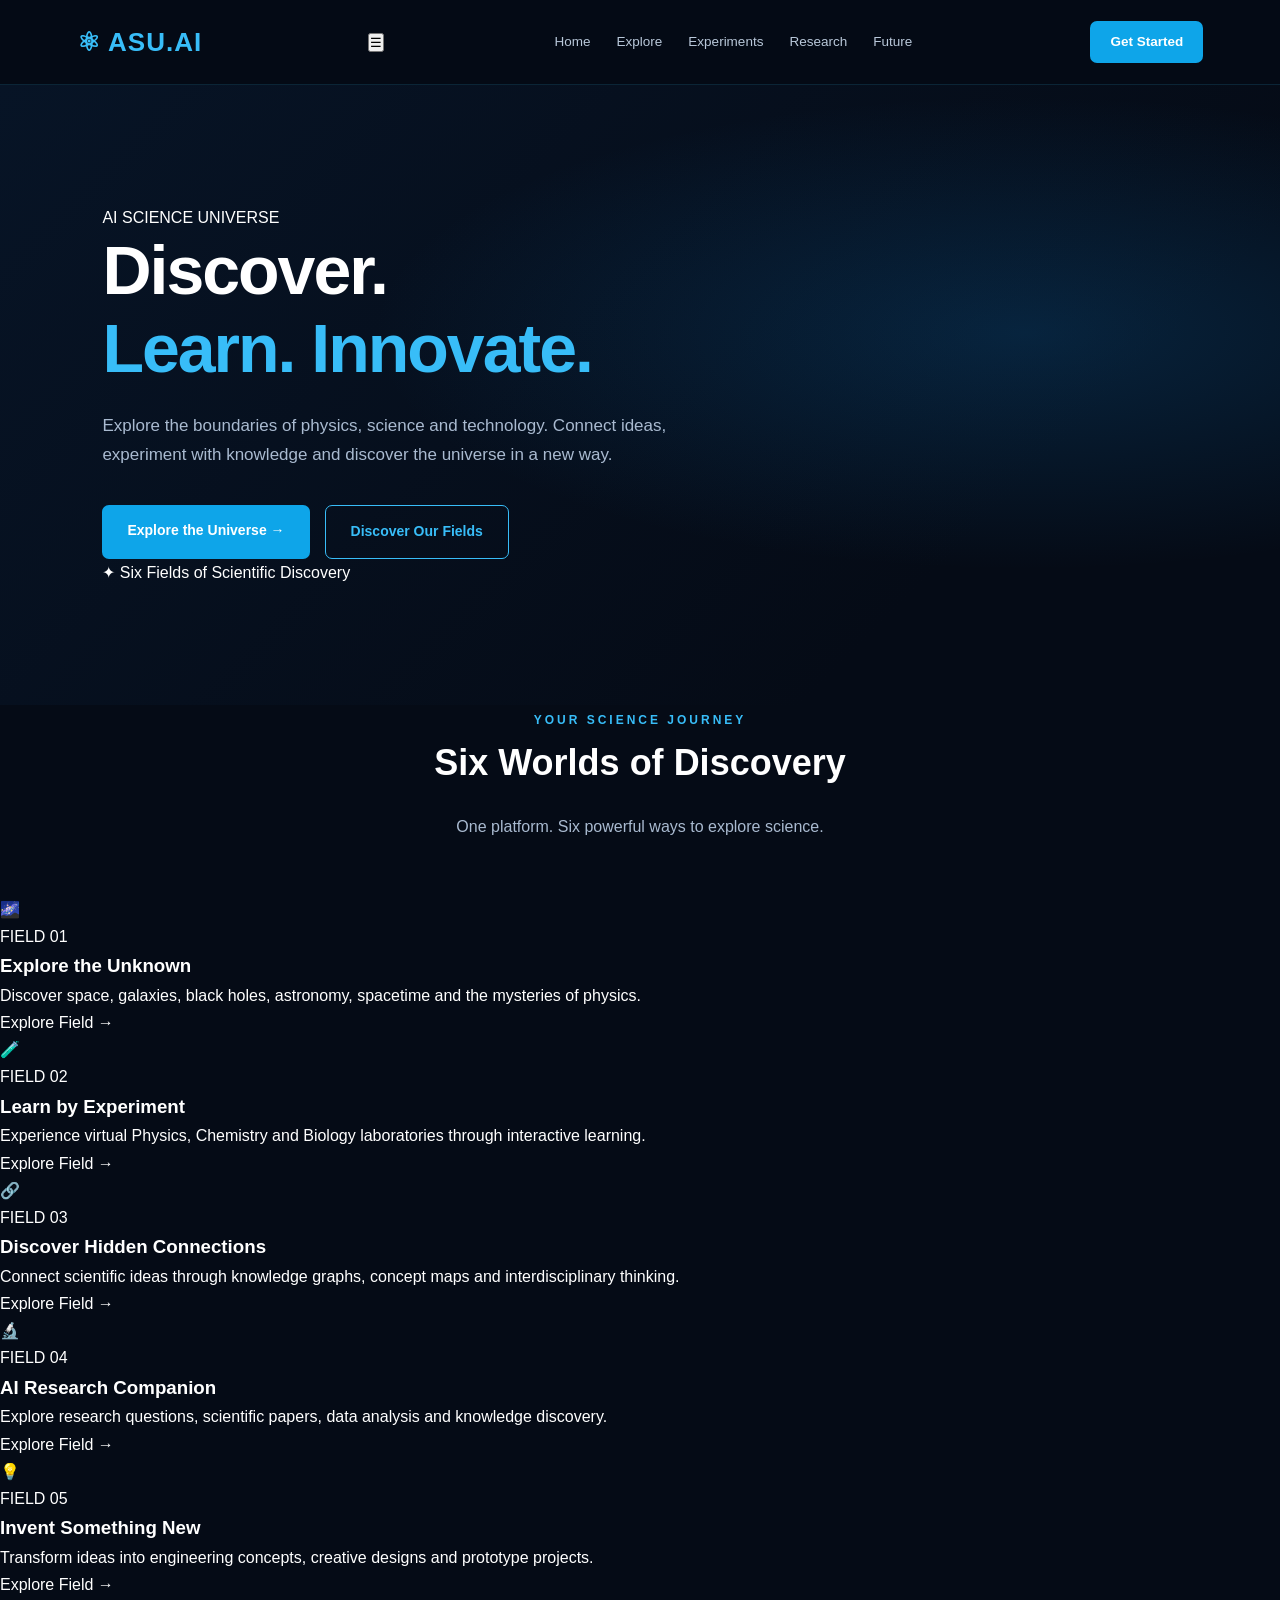
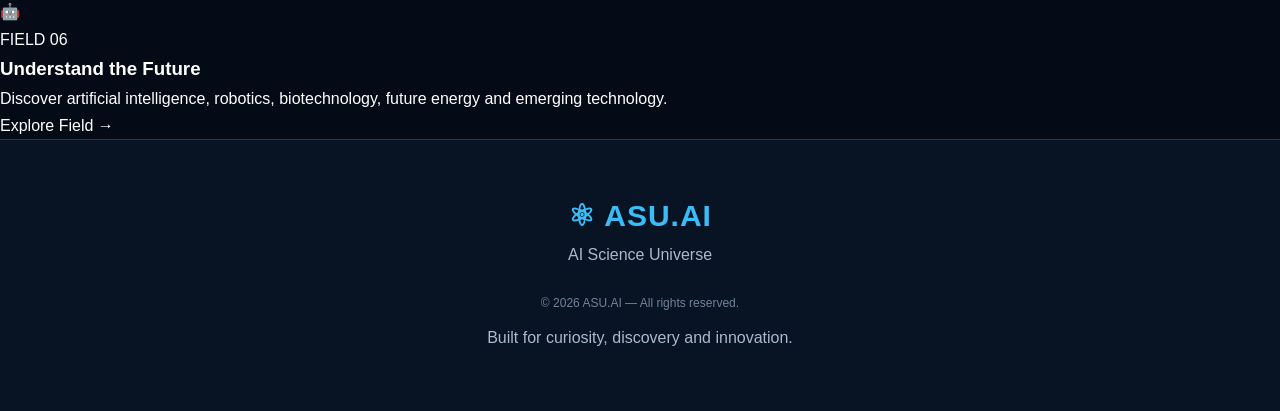
==== commit adf29c80: "Update index.html" ====
--- a/index.html
+++ b/index.html
@@ -1,142 +1,305 @@
+
 <!DOCTYPE html>
 <html lang="en">
 <head>
-    <meta charset="UTF-8">
-    <meta name="viewport" content="width=device-width, initial-scale=1.0">
-    <title>ASU.AI — AI Science Universe</title>
-    <meta name="description" content="Explore science, experiment with ideas, discover knowledge and create the future with ASU.AI.">
-    <link rel="stylesheet" href="style.css">
+  <meta charset="UTF-8">
+  <meta name="viewport" content="width=device-width, initial-scale=1.0">
+
+  <title>ASU.AI — AI Science Universe</title>
+  <meta name="description" content="Explore physics, science, technology, research, experiments and the future with ASU.AI.">
+
+  <link rel="stylesheet" href="style.css">
 </head>
+
 <body>
 
-    <!-- HEADER -->
-    <header>
-        <a href="index.html" class="logo">ASU<span>.AI</span></a>
-
-        <nav>
-            <a href="index.html" class="active">Home</a>
-            <a href="unknown.html">Explore</a>
-            <a href="experiments.html">Experiments</a>
-            <a href="connections.html">Connections</a>
-            <a href="research.html">Research</a>
-            <a href="inventions.html">Invent</a>
-            <a href="future.html">Future</a>
-            <a href="my-universe.html">My Universe</a>
-            <a href="#" class="nav-button">Start Exploring</a>
-        </nav>
-    </header>
-
-    <!-- HERO SECTION -->
+  <!-- NAVIGATION -->
+  <header class="navbar">
+    <a href="#" class="logo">
+      <span class="logo-symbol">⚛</span>
+      <span>ASU.<span class="blue">AI</span></span>
+    </a>
+
+    <button class="menu-toggle" id="menuToggle" aria-label="Toggle navigation">
+      ☰
+    </button>
+
+    <nav id="navMenu">
+      <a href="#home">Home</a>
+      <a href="#fields">Explore</a>
+      <a href="#fields">Experiments</a>
+      <a href="#fields">Research</a>
+      <a href="#future">Future</a>
+    </nav>
+
+    <a href="#fields" class="nav-button">Get Started</a>
+  </header>
+
+
+  <!-- HERO SECTION -->
+  <main>
+
     <section class="hero" id="home">
-        <div class="hero-content">
-            <p class="hero-label">WELCOME TO THE AI SCIENCE UNIVERSE</p>
-
-            <h1>
-                Explore the Unknown.<br>
-                <span>Discover the Universe.</span>
-            </h1>
-
-            <p class="hero-description">
-                Explore science, experiment with ideas, discover
-                hidden connections and create the future with AI.
-            </p>
-
-            <div class="hero-buttons">
-                <a href="unknown.html" class="primary-button">Explore the Universe</a>
-                <a href="research.html" class="secondary-button">Discover ASU.AI</a>
-            </div>
-        </div>
-
-        <div class="hero-decoration">
-            <div class="orbit orbit-one"></div>
-            <div class="orbit orbit-two"></div>
-            <div class="planet">✦</div>
-        </div>
+
+      <div class="hero-content">
+
+        <div class="eyebrow">
+          <span class="status-dot"></span>
+          AI SCIENCE UNIVERSE
+        </div>
+
+        <h1>
+          Discover.<br>
+          <span class="gradient-text">Learn. Innovate.</span>
+        </h1>
+
+        <p class="hero-description">
+          Explore the boundaries of physics, science and technology.
+          Connect ideas, experiment with knowledge and discover
+          the universe in a new way.
+        </p>
+
+        <div class="hero-buttons">
+          <a href="#fields" class="primary-button">
+            Explore the Universe →
+          </a>
+
+          <a href="#fields" class="secondary-button">
+            Discover Our Fields
+          </a>
+        </div>
+
+        <div class="hero-note">
+          <span>✦</span>
+          Six Fields of Scientific Discovery
+        </div>
+
+      </div>
+
     </section>
 
-    <!-- INTRODUCTION -->
-    <section class="introduction">
-        <p class="section-label">A NEW WAY TO EXPLORE SCIENCE</p>
-        <h2>More Than Just an AI Chatbot</h2>
+
+    <!-- SIX MAIN FIELDS -->
+    <section class="fields-section" id="fields">
+
+      <div class="section-heading">
+
+        <span class="section-label">YOUR SCIENCE JOURNEY</span>
+
+        <h2>
+          Six Worlds of <span class="gradient-text">Discovery</span>
+        </h2>
+
         <p>
-            ASU.AI is an integrated science exploration and
-            innovation platform where learning, experimentation,
-            research and creativity come together.
+          One platform. Six powerful ways to explore science.
         </p>
+
+      </div>
+
+
+      <!-- FIELD 1 -->
+      <article class="feature-card card-cosmos">
+
+        <div class="card-icon">🌌</div>
+
+        <div class="card-content">
+
+          <span class="card-number">FIELD 01</span>
+
+          <h3>Explore the Unknown</h3>
+
+          <p>
+            Discover space, galaxies, black holes, astronomy,
+            spacetime and the mysteries of physics.
+          </p>
+
+          <a href="#future" class="card-link">
+            Explore Field →
+          </a>
+
+        </div>
+
+        <div class="card-glow"></div>
+
+      </article>
+
+
+      <!-- FIELD 2 -->
+      <article class="feature-card card-lab">
+
+        <div class="card-icon">🧪</div>
+
+        <div class="card-content">
+
+          <span class="card-number">FIELD 02</span>
+
+          <h3>Learn by Experiment</h3>
+
+          <p>
+            Experience virtual Physics, Chemistry and Biology
+            laboratories through interactive learning.
+          </p>
+
+          <a href="#future" class="card-link">
+            Explore Field →
+          </a>
+
+        </div>
+
+        <div class="card-glow"></div>
+
+      </article>
+
+
+      <!-- FIELD 3 -->
+      <article class="feature-card card-connections">
+
+        <div class="card-icon">🔗</div>
+
+        <div class="card-content">
+
+          <span class="card-number">FIELD 03</span>
+
+          <h3>Discover Hidden Connections</h3>
+
+          <p>
+            Connect scientific ideas through knowledge graphs,
+            concept maps and interdisciplinary thinking.
+          </p>
+
+          <a href="#future" class="card-link">
+            Explore Field →
+          </a>
+
+        </div>
+
+        <div class="card-glow"></div>
+
+      </article>
+
+
+      <!-- FIELD 4 -->
+      <article class="feature-card card-research">
+
+        <div class="card-icon">🔬</div>
+
+        <div class="card-content">
+
+          <span class="card-number">FIELD 04</span>
+
+          <h3>AI Research Companion</h3>
+
+          <p>
+            Explore research questions, scientific papers,
+            data analysis and knowledge discovery.
+          </p>
+
+          <a href="#future" class="card-link">
+            Explore Field →
+          </a>
+
+        </div>
+
+        <div class="card-glow"></div>
+
+      </article>
+
+
+      <!-- FIELD 5 -->
+      <article class="feature-card card-innovation">
+
+        <div class="card-icon">💡</div>
+
+        <div class="card-content">
+
+          <span class="card-number">FIELD 05</span>
+
+          <h3>Invent Something New</h3>
+
+          <p>
+            Transform ideas into engineering concepts,
+            creative designs and prototype projects.
+          </p>
+
+          <a href="#future" class="card-link">
+            Explore Field →
+          </a>
+
+        </div>
+
+        <div class="card-glow"></div>
+
+      </article>
+
+
+      <!-- FIELD 6 -->
+      <article class="feature-card card-future" id="future">
+
+        <div class="card-icon">🤖</div>
+
+        <div class="card-content">
+
+          <span class="card-number">FIELD 06</span>
+
+          <h3>Understand the Future</h3>
+
+          <p>
+            Discover artificial intelligence, robotics,
+            biotechnology, future energy and emerging technology.
+          </p>
+
+          <a href="#home" class="card-link">
+            Explore Field →
+          </a>
+
+        </div>
+
+        <div class="card-glow"></div>
+
+      </article>
+
+
     </section>
 
-    <!-- SIX CORE FIELDS -->
-    <section class="fields" id="explore">
-        <div class="section-heading">
-            <p class="section-label">EXPLORE YOUR UNIVERSE</p>
-            <h2>Six Worlds of Discovery</h2>
-            <p>One platform. Six powerful ways to explore science.</p>
-        </div>
-
-        <div class="field-container">
-
-            <article class="field-card">
-                <div class="field-icon">🌌</div>
-                <h3>Explore the Unknown</h3>
-                <p>Discover space, galaxies, black holes, astronomy and the mysteries of physics.</p>
-                <a href="unknown.html">Explore Field →</a>
-            </article>
-
-            <article class="field-card">
-                <div class="field-icon">🧪</div>
-                <h3>Learn by Experiment</h3>
-                <p>Experience virtual Physics, Chemistry and Biology laboratories.</p>
-                <a href="experiments.html">Explore Field →</a>
-            </article>
-
-            <article class="field-card">
-                <div class="field-icon">🔗</div>
-                <h3>Discover Hidden Connections</h3>
-                <p>Connect scientific ideas through knowledge graphs and concept maps.</p>
-                <a href="connections.html">Explore Field →</a>
-            </article>
-
-            <article class="field-card">
-                <div class="field-icon">🤖</div>
-                <h3>AI Research Companion</h3>
-                <p>Organize research, analyze data, explore papers and discover knowledge.</p>
-                <a href="research.html">Explore Field →</a>
-            </article>
-
-            <article class="field-card">
-                <div class="field-icon">💡</div>
-                <h3>Invent Something New</h3>
-                <p>Transform creative ideas into engineering projects and inventions.</p>
-                <a href="inventions.html">Explore Field →</a>
-            </article>
-
-            <article class="field-card">
-                <div class="field-icon">🚀</div>
-                <h3>Understand the Future</h3>
-                <p>Explore artificial intelligence, robotics, biotechnology and future technology.</p>
-                <a href="future.html">Explore Field →</a>
-            </article>
-
-        </div>
-    </section>
-
-    <!-- AI INTELLIGENCE ENGINE -->
-    <section class="ai-section">
-        <p class="section-label">THE HEART OF ASU.AI</p>
-        <h2>Meet the AI Intelligence Engine</h2>
-        <p>
-            An intelligent science companion designed to
-            help you understand, explore, experiment,
-            research and create.
-        </p>
-
-        <div class="ai-modes">
-            <div class="ai-mode">Explain</div>
-            <div class="ai-mode">Explore</div>
-            <div class="ai-mode">Experiment</div>
-            <div class="ai-mode">Research</div>
-            <div class="ai-mode">Create</div>
-            <div class="ai-mode">Challenge</div>
-        </div>
-
-        <p class="coming-soon">AI 
+  </main>
+
+
+  <!-- FOOTER -->
+  <footer class="footer">
+
+    <a href="#home" class="logo footer-logo">
+      <span class="logo-symbol">⚛</span>
+      <span>ASU.<span class="blue">AI</span></span>
+    </a>
+
+    <p>AI Science Universe</p>
+
+    <p class="copyright">
+      © 2026 ASU.AI — All rights reserved.
+    </p>
+
+    <p class="footer-credit">
+      Built for curiosity, discovery and innovation.
+    </p>
+
+  </footer>
+
+
+  <!-- MOBILE MENU SCRIPT -->
+  <script>
+    const menuToggle = document.getElementById("menuToggle");
+    const navMenu = document.getElementById("navMenu");
+
+    menuToggle.addEventListener("click", () => {
+      navMenu.classList.toggle("active");
+    });
+
+    navMenu.querySelectorAll("a").forEach(link => {
+      link.addEventListener("click", () => {
+        navMenu.classList.remove("active");
+      });
+    });
+  </script>
+
+</body>
+</html>
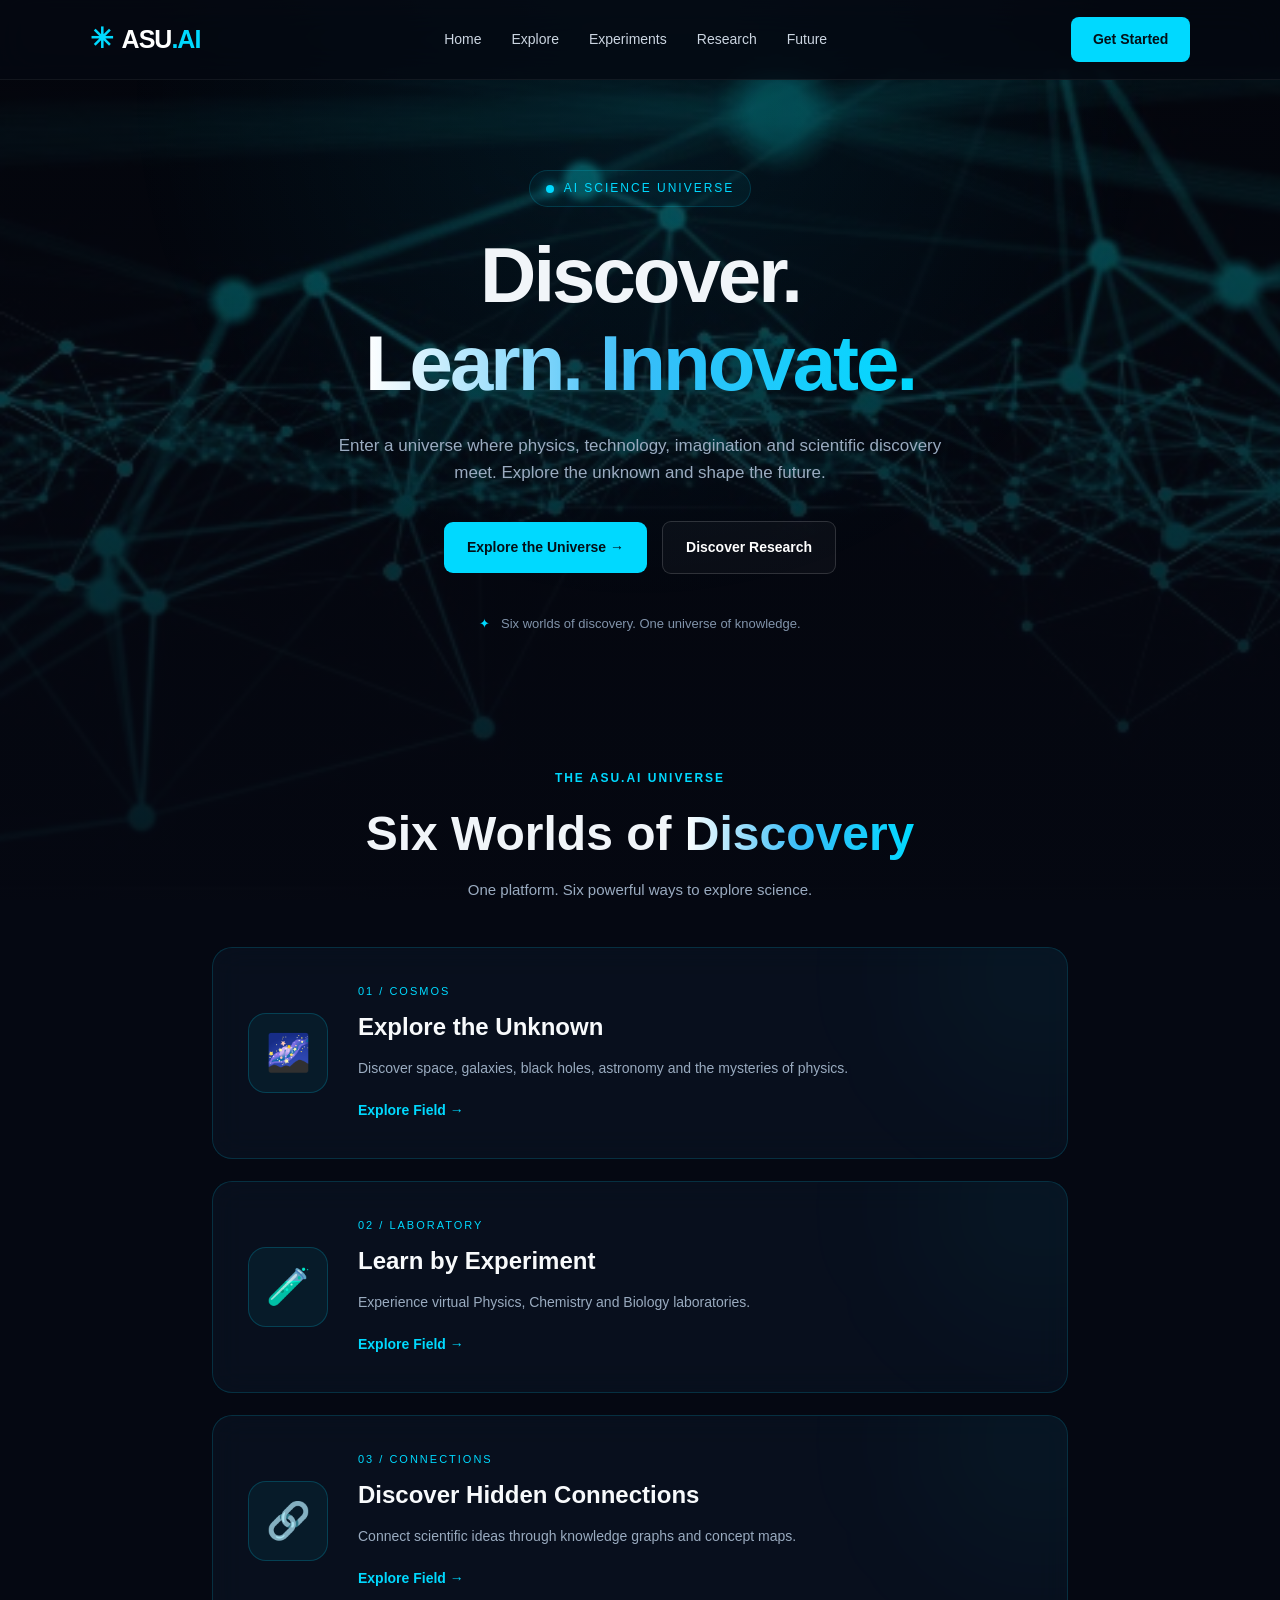
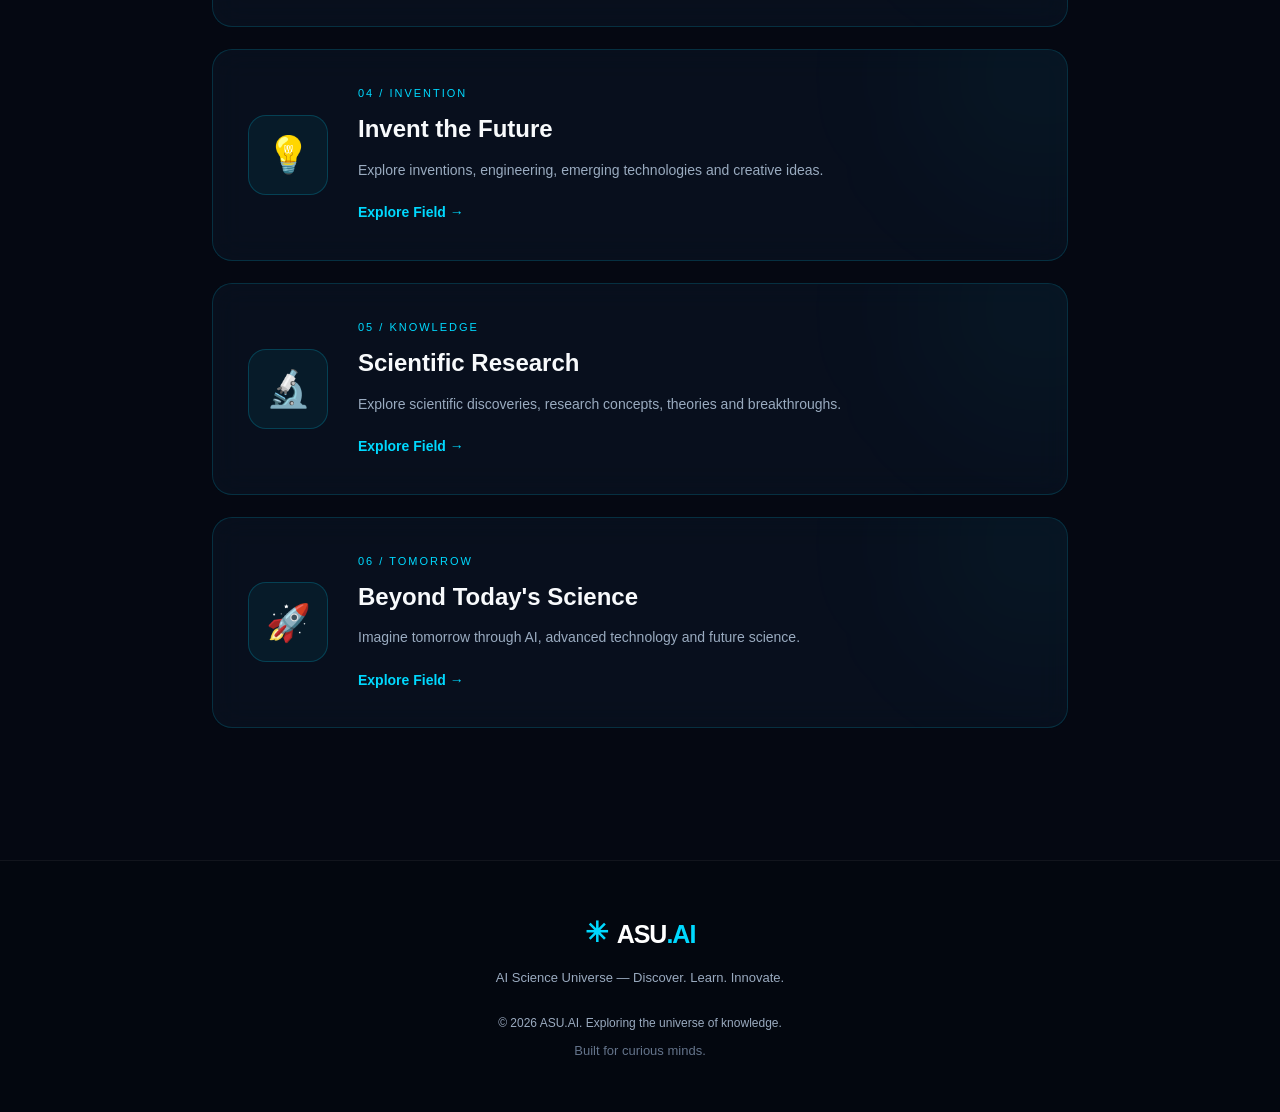
==== commit b9570cb2: "Update index.html Redesign ASU.AI homepage with six science fields" ====
--- a/index.html
+++ b/index.html
@@ -2,304 +2,309 @@
 <!DOCTYPE html>
 <html lang="en">
 <head>
-  <meta charset="UTF-8">
-  <meta name="viewport" content="width=device-width, initial-scale=1.0">
-
-  <title>ASU.AI — AI Science Universe</title>
-  <meta name="description" content="Explore physics, science, technology, research, experiments and the future with ASU.AI.">
-
-  <link rel="stylesheet" href="style.css">
+    <meta charset="UTF-8">
+    <meta name="viewport" content="width=device-width, initial-scale=1.0">
+    <title>ASU.AI — AI Science Universe</title>
+    <meta name="description" content="Explore science, experiment with ideas, discover knowledge and create the future with ASU.AI.">
+    <link rel="stylesheet" href="style.css">
 </head>
 
 <body>
 
-  <!-- NAVIGATION -->
-  <header class="navbar">
-    <a href="#" class="logo">
-      <span class="logo-symbol">⚛</span>
-      <span>ASU.<span class="blue">AI</span></span>
-    </a>
-
-    <button class="menu-toggle" id="menuToggle" aria-label="Toggle navigation">
-      ☰
-    </button>
-
-    <nav id="navMenu">
-      <a href="#home">Home</a>
-      <a href="#fields">Explore</a>
-      <a href="#fields">Experiments</a>
-      <a href="#fields">Research</a>
-      <a href="#future">Future</a>
-    </nav>
-
-    <a href="#fields" class="nav-button">Get Started</a>
-  </header>
-
-
-  <!-- HERO SECTION -->
-  <main>
-
-    <section class="hero" id="home">
-
-      <div class="hero-content">
-
-        <div class="eyebrow">
-          <span class="status-dot"></span>
-          AI SCIENCE UNIVERSE
-        </div>
-
-        <h1>
-          Discover.<br>
-          <span class="gradient-text">Learn. Innovate.</span>
-        </h1>
-
-        <p class="hero-description">
-          Explore the boundaries of physics, science and technology.
-          Connect ideas, experiment with knowledge and discover
-          the universe in a new way.
+    <!-- NAVIGATION -->
+    <header class="navbar">
+        <a href="index.html" class="logo">
+            <span class="logo-symbol">✳</span>
+            <span>ASU<span class="blue">.AI</span></span>
+        </a>
+
+        <button class="menu-toggle" id="menuToggle" aria-label="Open navigation">
+            ☰
+        </button>
+
+        <nav id="mobileNav">
+            <a href="index.html">Home</a>
+            <a href="#fields">Explore</a>
+            <a href="experiments.html">Experiments</a>
+            <a href="research.html">Research</a>
+            <a href="future.html">Future</a>
+        </nav>
+
+        <a href="#fields" class="nav-button">Get Started</a>
+    </header>
+
+
+    <!-- HERO SECTION -->
+    <main>
+
+        <section class="hero">
+
+            <div class="hero-content">
+
+                <div class="eyebrow">
+                    <span class="status-dot"></span>
+                    AI SCIENCE UNIVERSE
+                </div>
+
+                <h1>
+                    Discover.<br>
+                    <span class="gradient-text">Learn. Innovate.</span>
+                </h1>
+
+                <p class="hero-description">
+                    Enter a universe where physics, technology,
+                    imagination and scientific discovery meet.
+                    Explore the unknown and shape the future.
+                </p>
+
+                <div class="hero-buttons">
+                    <a href="#fields" class="primary-button">
+                        Explore the Universe →
+                    </a>
+
+                    <a href="research.html" class="secondary-button">
+                        Discover Research
+                    </a>
+                </div>
+
+                <p class="hero-note">
+                    <span>✦</span>
+                    Six worlds of discovery. One universe of knowledge.
+                </p>
+
+            </div>
+
+        </section>
+
+
+        <!-- SIX SCIENCE FIELDS -->
+        <section class="fields-section" id="fields">
+
+            <div class="section-heading">
+
+                <span class="section-label">
+                    THE ASU.AI UNIVERSE
+                </span>
+
+                <h2>
+                    Six Worlds of <span class="gradient-text">Discovery</span>
+                </h2>
+
+                <p>
+                    One platform. Six powerful ways to explore science.
+                </p>
+
+            </div>
+
+
+            <!-- FIELD 1 -->
+            <article class="feature-card">
+
+                <div class="card-icon">🌌</div>
+
+                <div class="card-content">
+
+                    <span class="card-number">01 / COSMOS</span>
+
+                    <h3>Explore the Unknown</h3>
+
+                    <p>
+                        Discover space, galaxies, black holes,
+                        astronomy and the mysteries of physics.
+                    </p>
+
+                    <a href="unknown.html" class="card-link">
+                        Explore Field →
+                    </a>
+
+                </div>
+
+                <div class="card-glow"></div>
+
+            </article>
+
+
+            <!-- FIELD 2 -->
+            <article class="feature-card">
+
+                <div class="card-icon">🧪</div>
+
+                <div class="card-content">
+
+                    <span class="card-number">02 / LABORATORY</span>
+
+                    <h3>Learn by Experiment</h3>
+
+                    <p>
+                        Experience virtual Physics, Chemistry
+                        and Biology laboratories.
+                    </p>
+
+                    <a href="experiments.html" class="card-link">
+                        Explore Field →
+                    </a>
+
+                </div>
+
+                <div class="card-glow"></div>
+
+            </article>
+
+
+            <!-- FIELD 3 -->
+            <article class="feature-card">
+
+                <div class="card-icon">🔗</div>
+
+                <div class="card-content">
+
+                    <span class="card-number">03 / CONNECTIONS</span>
+
+                    <h3>Discover Hidden Connections</h3>
+
+                    <p>
+                        Connect scientific ideas through
+                        knowledge graphs and concept maps.
+                    </p>
+
+                    <a href="connections.html" class="card-link">
+                        Explore Field →
+                    </a>
+
+                </div>
+
+                <div class="card-glow"></div>
+
+            </article>
+
+
+            <!-- FIELD 4 -->
+            <article class="feature-card">
+
+                <div class="card-icon">💡</div>
+
+                <div class="card-content">
+
+                    <span class="card-number">04 / INVENTION</span>
+
+                    <h3>Invent the Future</h3>
+
+                    <p>
+                        Explore inventions, engineering,
+                        emerging technologies and creative ideas.
+                    </p>
+
+                    <a href="inventions.html" class="card-link">
+                        Explore Field →
+                    </a>
+
+                </div>
+
+                <div class="card-glow"></div>
+
+            </article>
+
+
+            <!-- FIELD 5 -->
+            <article class="feature-card">
+
+                <div class="card-icon">🔬</div>
+
+                <div class="card-content">
+
+                    <span class="card-number">05 / KNOWLEDGE</span>
+
+                    <h3>Scientific Research</h3>
+
+                    <p>
+                        Explore scientific discoveries,
+                        research concepts, theories and breakthroughs.
+                    </p>
+
+                    <a href="research.html" class="card-link">
+                        Explore Field →
+                    </a>
+
+                </div>
+
+                <div class="card-glow"></div>
+
+            </article>
+
+
+            <!-- FIELD 6 -->
+            <article class="feature-card">
+
+                <div class="card-icon">🚀</div>
+
+                <div class="card-content">
+
+                    <span class="card-number">06 / TOMORROW</span>
+
+                    <h3>Beyond Today's Science</h3>
+
+                    <p>
+                        Imagine tomorrow through AI,
+                        advanced technology and future science.
+                    </p>
+
+                    <a href="future.html" class="card-link">
+                        Explore Field →
+                    </a>
+
+                </div>
+
+                <div class="card-glow"></div>
+
+            </article>
+
+        </section>
+
+    </main>
+
+
+    <!-- FOOTER -->
+    <footer class="footer">
+
+        <a href="index.html" class="logo footer-logo">
+            <span class="logo-symbol">✳</span>
+            <span>ASU<span class="blue">.AI</span></span>
+        </a>
+
+        <p>
+            AI Science Universe — Discover. Learn. Innovate.
         </p>
 
-        <div class="hero-buttons">
-          <a href="#fields" class="primary-button">
-            Explore the Universe →
-          </a>
-
-          <a href="#fields" class="secondary-button">
-            Discover Our Fields
-          </a>
-        </div>
-
-        <div class="hero-note">
-          <span>✦</span>
-          Six Fields of Scientific Discovery
-        </div>
-
-      </div>
-
-    </section>
-
-
-    <!-- SIX MAIN FIELDS -->
-    <section class="fields-section" id="fields">
-
-      <div class="section-heading">
-
-        <span class="section-label">YOUR SCIENCE JOURNEY</span>
-
-        <h2>
-          Six Worlds of <span class="gradient-text">Discovery</span>
-        </h2>
-
-        <p>
-          One platform. Six powerful ways to explore science.
+        <p class="copyright">
+            © 2026 ASU.AI. Exploring the universe of knowledge.
         </p>
 
-      </div>
-
-
-      <!-- FIELD 1 -->
-      <article class="feature-card card-cosmos">
-
-        <div class="card-icon">🌌</div>
-
-        <div class="card-content">
-
-          <span class="card-number">FIELD 01</span>
-
-          <h3>Explore the Unknown</h3>
-
-          <p>
-            Discover space, galaxies, black holes, astronomy,
-            spacetime and the mysteries of physics.
-          </p>
-
-          <a href="#future" class="card-link">
-            Explore Field →
-          </a>
-
-        </div>
-
-        <div class="card-glow"></div>
-
-      </article>
-
-
-      <!-- FIELD 2 -->
-      <article class="feature-card card-lab">
-
-        <div class="card-icon">🧪</div>
-
-        <div class="card-content">
-
-          <span class="card-number">FIELD 02</span>
-
-          <h3>Learn by Experiment</h3>
-
-          <p>
-            Experience virtual Physics, Chemistry and Biology
-            laboratories through interactive learning.
-          </p>
-
-          <a href="#future" class="card-link">
-            Explore Field →
-          </a>
-
-        </div>
-
-        <div class="card-glow"></div>
-
-      </article>
-
-
-      <!-- FIELD 3 -->
-      <article class="feature-card card-connections">
-
-        <div class="card-icon">🔗</div>
-
-        <div class="card-content">
-
-          <span class="card-number">FIELD 03</span>
-
-          <h3>Discover Hidden Connections</h3>
-
-          <p>
-            Connect scientific ideas through knowledge graphs,
-            concept maps and interdisciplinary thinking.
-          </p>
-
-          <a href="#future" class="card-link">
-            Explore Field →
-          </a>
-
-        </div>
-
-        <div class="card-glow"></div>
-
-      </article>
-
-
-      <!-- FIELD 4 -->
-      <article class="feature-card card-research">
-
-        <div class="card-icon">🔬</div>
-
-        <div class="card-content">
-
-          <span class="card-number">FIELD 04</span>
-
-          <h3>AI Research Companion</h3>
-
-          <p>
-            Explore research questions, scientific papers,
-            data analysis and knowledge discovery.
-          </p>
-
-          <a href="#future" class="card-link">
-            Explore Field →
-          </a>
-
-        </div>
-
-        <div class="card-glow"></div>
-
-      </article>
-
-
-      <!-- FIELD 5 -->
-      <article class="feature-card card-innovation">
-
-        <div class="card-icon">💡</div>
-
-        <div class="card-content">
-
-          <span class="card-number">FIELD 05</span>
-
-          <h3>Invent Something New</h3>
-
-          <p>
-            Transform ideas into engineering concepts,
-            creative designs and prototype projects.
-          </p>
-
-          <a href="#future" class="card-link">
-            Explore Field →
-          </a>
-
-        </div>
-
-        <div class="card-glow"></div>
-
-      </article>
-
-
-      <!-- FIELD 6 -->
-      <article class="feature-card card-future" id="future">
-
-        <div class="card-icon">🤖</div>
-
-        <div class="card-content">
-
-          <span class="card-number">FIELD 06</span>
-
-          <h3>Understand the Future</h3>
-
-          <p>
-            Discover artificial intelligence, robotics,
-            biotechnology, future energy and emerging technology.
-          </p>
-
-          <a href="#home" class="card-link">
-            Explore Field →
-          </a>
-
-        </div>
-
-        <div class="card-glow"></div>
-
-      </article>
-
-
-    </section>
-
-  </main>
-
-
-  <!-- FOOTER -->
-  <footer class="footer">
-
-    <a href="#home" class="logo footer-logo">
-      <span class="logo-symbol">⚛</span>
-      <span>ASU.<span class="blue">AI</span></span>
-    </a>
-
-    <p>AI Science Universe</p>
-
-    <p class="copyright">
-      © 2026 ASU.AI — All rights reserved.
-    </p>
-
-    <p class="footer-credit">
-      Built for curiosity, discovery and innovation.
-    </p>
-
-  </footer>
-
-
-  <!-- MOBILE MENU SCRIPT -->
-  <script>
-    const menuToggle = document.getElementById("menuToggle");
-    const navMenu = document.getElementById("navMenu");
-
-    menuToggle.addEventListener("click", () => {
-      navMenu.classList.toggle("active");
-    });
-
-    navMenu.querySelectorAll("a").forEach(link => {
-      link.addEventListener("click", () => {
-        navMenu.classList.remove("active");
-      });
-    });
-  </script>
+        <p class="footer-credit">
+            Built for curious minds.
+        </p>
+
+    </footer>
+
+
+    <!-- MOBILE MENU -->
+    <script>
+        const menuToggle = document.getElementById("menuToggle");
+        const mobileNav = document.getElementById("mobileNav");
+
+        menuToggle.addEventListener("click", function () {
+            mobileNav.classList.toggle("active");
+
+            menuToggle.textContent =
+                mobileNav.classList.contains("active") ? "✕" : "☰";
+        });
+
+        mobileNav.querySelectorAll("a").forEach(function (link) {
+            link.addEventListener("click", function () {
+                mobileNav.classList.remove("active");
+                menuToggle.textContent = "☰";
+            });
+        });
+    </script>
 
 </body>
 </html>
--- a/style.css
+++ b/style.css
@@ -1,514 +1,601 @@
-/* =========================================
-   ASU.AI — AI SCIENCE UNIVERSE
-   Main Website Stylesheet
-========================================= */
+
+/* ==========================================
+   ASU.AI — QUANTUM NEXUS
+   Minimal & Sleek Responsive Design
+========================================== */
+
+:root {
+  --bg: #050812;
+  --surface: #0b1422;
+  --surface-2: #101c2d;
+  --border: rgba(0, 217, 255, 0.16);
+  --blue: #00d9ff;
+  --blue-soft: #38bdf8;
+  --text: #f1f5f9;
+  --muted: #9aabc0;
+}
 
 * {
-    margin: 0;
-    padding: 0;
-    box-sizing: border-box;
+  margin: 0;
+  padding: 0;
+  box-sizing: border-box;
 }
 
 html {
-    scroll-behavior: smooth;
+  scroll-behavior: smooth;
 }
 
 body {
-    font-family: Arial, Helvetica, sans-serif;
-    background: #050b16;
-    color: #ffffff;
-    line-height: 1.7;
-    overflow-x: hidden;
-}
-
-a {
-    text-decoration: none;
-    color: inherit;
-}
-
-/* =========================================
-   HEADER / NAVIGATION
-========================================= */
-
-header {
-    width: 100%;
-    min-height: 85px;
-    padding: 16px 6%;
-    display: flex;
-    justify-content: space-between;
-    align-items: center;
-    background: rgba(5, 11, 22, 0.95);
-    border-bottom: 1px solid rgba(56, 189, 248, 0.15);
-    position: sticky;
-    top: 0;
-    z-index: 1000;
-    backdrop-filter: blur(15px);
-    gap: 20px;
+  font-family: Arial, Helvetica, sans-serif;
+  background: var(--bg);
+  color: var(--text);
+  line-height: 1.6;
+  overflow-x: hidden;
+}
+
+/* BACKGROUND */
+
+body::before {
+  content: "";
+  position: fixed;
+  inset: 0;
+  z-index: -2;
+
+  background:
+    linear-gradient(
+      180deg,
+      rgba(5, 8, 18, 0.68),
+      rgba(5, 8, 18, 0.94)
+    ),
+    url("network-background.jpg");
+
+  background-size: cover;
+  background-position: center;
+  background-repeat: no-repeat;
+}
+
+body::after {
+  content: "";
+  position: fixed;
+  inset: 0;
+  z-index: -1;
+  pointer-events: none;
+
+  background:
+    radial-gradient(
+      circle at 50% 10%,
+      rgba(0, 217, 255, 0.08),
+      transparent 50%
+    );
+}
+
+/* NAVIGATION */
+
+.navbar {
+  width: 100%;
+  min-height: 80px;
+
+  display: flex;
+  align-items: center;
+  justify-content: space-between;
+
+  padding: 15px 7%;
+  background: rgba(5, 8, 18, 0.76);
+
+  border-bottom: 1px solid rgba(255,255,255,0.06);
+
+  backdrop-filter: blur(18px);
+  -webkit-backdrop-filter: blur(18px);
+
+  position: sticky;
+  top: 0;
+  z-index: 100;
 }
 
 .logo {
-    font-size: 26px;
-    font-weight: 800;
-    letter-spacing: 1px;
-    color: #ffffff;
-    white-space: nowrap;
-}
-
-.logo span,
-.footer-logo span {
-    color: #38bdf8;
-}
-
-nav {
-    display: flex;
-    align-items: center;
-    flex-wrap: wrap;
-    gap: 6px 18px;
-}
-
-nav a {
-    color: #b9c8da;
-    font-size: 13.5px;
-    font-weight: 500;
-    padding: 6px 4px;
-    transition: 0.25s ease;
-    white-space: nowrap;
-}
-
-nav a:hover,
-nav a.active {
-    color: #38bdf8;
+  display: flex;
+  align-items: center;
+  gap: 10px;
+
+  font-size: 25px;
+  font-weight: 800;
+  letter-spacing: -1px;
+
+  color: white;
+  text-decoration: none;
+}
+
+.logo-symbol {
+  color: var(--blue);
+  font-size: 28px;
+}
+
+.blue {
+  color: var(--blue);
+}
+
+.navbar nav {
+  display: flex;
+  align-items: center;
+  gap: 30px;
+}
+
+.navbar nav a {
+  text-decoration: none;
+  color: #cbd5e1;
+  font-size: 14px;
+  transition: 0.3s;
+}
+
+.navbar nav a:hover {
+  color: var(--blue);
 }
 
 .nav-button {
-    background: #0ea5e9;
-    color: #ffffff;
-    padding: 10px 20px;
-    border-radius: 7px;
-    font-size: 13.5px;
-    font-weight: bold;
-    transition: 0.3s;
-    margin-left: 8px;
-}
-
-.nav-button:hover,
-.primary-button:hover {
-    background: #0284c7;
-    transform: translateY(-2px);
-}
-
-/* =========================================
-   HERO SECTION
-========================================= */
+  text-decoration: none;
+  color: #031018;
+  background: var(--blue);
+
+  padding: 11px 22px;
+  border-radius: 8px;
+
+  font-size: 14px;
+  font-weight: 700;
+
+  transition: 0.3s;
+}
+
+.nav-button:hover {
+  box-shadow: 0 0 20px rgba(0,217,255,0.35);
+  transform: translateY(-2px);
+}
+
+.menu-toggle {
+  display: none;
+  background: transparent;
+  border: none;
+  color: white;
+  font-size: 26px;
+  cursor: pointer;
+}
+
+/* HERO */
 
 .hero {
-    min-height: 620px;
-    padding: 110px 8%;
-    display: flex;
-    align-items: center;
-    position: relative;
-    overflow: hidden;
-    background:
-        radial-gradient(ellipse at 80% 40%,
-        rgba(14, 116, 190, 0.23), transparent 45%),
-        linear-gradient(135deg, #071426, #050b16 75%);
+  min-height: 570px;
+
+  display: flex;
+  align-items: center;
+  justify-content: center;
+
+  padding: 90px 20px 100px;
+  text-align: center;
+
+  position: relative;
 }
 
 .hero-content {
-    max-width: 750px;
-    position: relative;
-    z-index: 2;
-}
-
-.hero-label,
-.section-label {
-    color: #38bdf8;
-    font-size: 12px;
-    font-weight: bold;
-    letter-spacing: 3px;
-    margin-bottom: 20px;
+  width: 100%;
+  max-width: 850px;
+}
+
+.eyebrow {
+  display: inline-flex;
+  align-items: center;
+  gap: 10px;
+
+  border: 1px solid var(--border);
+  border-radius: 50px;
+
+  padding: 8px 16px;
+  margin-bottom: 25px;
+
+  color: var(--blue);
+  font-size: 12px;
+  letter-spacing: 2px;
+
+  background: rgba(0, 217, 255, 0.05);
+}
+
+.status-dot {
+  width: 8px;
+  height: 8px;
+  border-radius: 50%;
+
+  background: var(--blue);
+  box-shadow: 0 0 12px var(--blue);
 }
 
 .hero h1 {
-    font-size: clamp(38px, 6vw, 68px);
-    line-height: 1.15;
-    font-weight: 800;
-    margin-bottom: 25px;
-    letter-spacing: -2px;
-}
-
-.hero h1 span {
-    color: #38bdf8;
+  font-size: clamp(42px, 7vw, 78px);
+  font-weight: 800;
+  line-height: 1.12;
+  letter-spacing: -3px;
+}
+
+.gradient-text {
+  background: linear-gradient(
+    90deg,
+    #ffffff,
+    #38bdf8,
+    #00d9ff
+  );
+
+  -webkit-background-clip: text;
+  background-clip: text;
+  color: transparent;
 }
 
 .hero-description {
-    color: #a9bad0;
-    font-size: 17px;
-    max-width: 600px;
-    margin-bottom: 35px;
+  max-width: 620px;
+  margin: 25px auto;
+
+  color: var(--muted);
+  font-size: 17px;
 }
 
 .hero-buttons {
-    display: flex;
-    flex-wrap: wrap;
-    gap: 15px;
+  display: flex;
+  justify-content: center;
+  align-items: center;
+  flex-wrap: wrap;
+
+  gap: 15px;
+  margin-top: 35px;
 }
 
 .primary-button,
 .secondary-button {
-    display: inline-block;
-    padding: 14px 25px;
-    border-radius: 7px;
+  display: inline-block;
+  padding: 14px 23px;
+
+  text-decoration: none;
+  border-radius: 9px;
+
+  font-size: 14px;
+  font-weight: 700;
+
+  transition: 0.3s;
+}
+
+.primary-button {
+  background: var(--blue);
+  color: #031018;
+}
+
+.primary-button:hover {
+  transform: translateY(-3px);
+  box-shadow: 0 0 25px rgba(0,217,255,0.3);
+}
+
+.secondary-button {
+  color: white;
+  border: 1px solid rgba(255,255,255,0.15);
+  background: rgba(255,255,255,0.03);
+}
+
+.secondary-button:hover {
+  border-color: var(--blue);
+  color: var(--blue);
+}
+
+.hero-note {
+  margin-top: 40px;
+  font-size: 13px;
+  color: #8193aa;
+}
+
+.hero-note span {
+  color: var(--blue);
+  margin-right: 7px;
+}
+
+/* FIELDS SECTION */
+
+.fields-section {
+  width: 100%;
+  max-width: 900px;
+
+  margin: 0 auto;
+  padding: 30px 22px 110px;
+}
+
+.section-heading {
+  text-align: center;
+  margin-bottom: 45px;
+}
+
+.section-label {
+  color: var(--blue);
+  font-size: 12px;
+  letter-spacing: 2px;
+  font-weight: 700;
+}
+
+.section-heading h2 {
+  font-size: clamp(30px, 5vw, 48px);
+  line-height: 1.2;
+  margin: 15px 0;
+}
+
+.section-heading p {
+  color: var(--muted);
+  font-size: 15px;
+}
+
+/* VERTICAL FEATURE CARDS */
+
+.feature-card {
+  display: flex;
+  align-items: center;
+  gap: 30px;
+
+  width: 100%;
+  min-height: 190px;
+
+  position: relative;
+  overflow: hidden;
+
+  margin-bottom: 22px;
+  padding: 35px 35px;
+
+  background: rgba(10, 19, 33, 0.78);
+
+  border: 1px solid var(--border);
+  border-radius: 20px;
+
+  backdrop-filter: blur(15px);
+  -webkit-backdrop-filter: blur(15px);
+
+  transition:
+    transform 0.35s,
+    border-color 0.35s,
+    box-shadow 0.35s;
+}
+
+.feature-card:hover {
+  transform: translateY(-5px);
+
+  border-color: rgba(0,217,255,0.45);
+
+  box-shadow:
+    0 10px 40px rgba(0,217,255,0.07),
+    inset 0 0 25px rgba(0,217,255,0.025);
+}
+
+.card-icon {
+  width: 80px;
+  height: 80px;
+  min-width: 80px;
+
+  display: flex;
+  align-items: center;
+  justify-content: center;
+
+  font-size: 36px;
+
+  border: 1px solid rgba(0,217,255,0.2);
+  border-radius: 18px;
+
+  background: rgba(0,217,255,0.06);
+}
+
+.card-content {
+  position: relative;
+  z-index: 2;
+  flex: 1;
+}
+
+.card-number {
+  display: block;
+
+  font-size: 11px;
+  letter-spacing: 2px;
+
+  color: var(--blue);
+  margin-bottom: 8px;
+}
+
+.card-content h3 {
+  font-size: 24px;
+  margin-bottom: 10px;
+  color: #f8fafc;
+}
+
+.card-content p {
+  font-size: 14px;
+  color: var(--muted);
+
+  max-width: 600px;
+  margin-bottom: 18px;
+}
+
+.card-link {
+  display: inline-block;
+
+  color: var(--blue);
+  font-size: 14px;
+  font-weight: 700;
+
+  text-decoration: none;
+  transition: 0.3s;
+}
+
+.card-link:hover {
+  letter-spacing: 0.5px;
+  text-shadow: 0 0 12px rgba(0,217,255,0.4);
+}
+
+.card-glow {
+  position: absolute;
+
+  width: 250px;
+  height: 250px;
+
+  border-radius: 50%;
+  right: -100px;
+  top: -100px;
+
+  background: rgba(0,217,255,0.04);
+  filter: blur(70px);
+
+  pointer-events: none;
+}
+
+/* FOOTER */
+
+.footer {
+  text-align: center;
+
+  padding: 50px 20px;
+  background: rgba(4, 7, 15, 0.88);
+
+  border-top: 1px solid rgba(255,255,255,0.06);
+}
+
+.footer-logo {
+  justify-content: center;
+  margin-bottom: 12px;
+}
+
+.footer p {
+  color: var(--muted);
+  font-size: 13px;
+  margin-top: 8px;
+}
+
+.footer .copyright {
+  margin-top: 25px;
+  font-size: 12px;
+}
+
+.footer-credit {
+  color: #64748b !important;
+}
+
+/* MOBILE */
+
+@media (max-width: 768px) {
+
+  .navbar {
+    padding: 14px 5%;
+  }
+
+  .logo {
+    font-size: 22px;
+  }
+
+  .menu-toggle {
+    display: block;
+  }
+
+  .navbar nav {
+    display: none;
+
+    position: absolute;
+    top: 79px;
+    left: 0;
+
+    width: 100%;
+
+    flex-direction: column;
+    align-items: stretch;
+    gap: 0;
+
+    padding: 12px 5%;
+
+    background: rgba(5,8,18,0.97);
+    border-bottom: 1px solid var(--border);
+  }
+
+  .navbar nav.active {
+    display: flex;
+  }
+
+  .navbar nav a {
+    padding: 13px 10px;
+    border-bottom: 1px solid rgba(255,255,255,0.05);
+  }
+
+  .nav-button {
+    display: none;
+  }
+
+  .hero {
+    min-height: 480px;
+    padding: 75px 20px;
+  }
+
+  .hero h1 {
+    letter-spacing: -1.5px;
+  }
+
+  .hero-description {
+    font-size: 15px;
+  }
+
+  .hero-buttons {
+    flex-direction: column;
+  }
+
+  .primary-button,
+  .secondary-button {
+    width: 100%;
+    max-width: 300px;
+    text-align: center;
+  }
+
+  .fields-section {
+    padding: 25px 16px 75px;
+  }
+
+  .section-heading {
+    margin-bottom: 30px;
+  }
+
+  .feature-card {
+    flex-direction: column;
+    align-items: flex-start;
+
+    min-height: auto;
+    padding: 25px 22px;
+
+    gap: 20px;
+    border-radius: 17px;
+  }
+
+  .card-icon {
+    width: 65px;
+    height: 65px;
+    min-width: 65px;
+
+    font-size: 30px;
+    border-radius: 15px;
+  }
+
+  .card-content h3 {
+    font-size: 21px;
+  }
+
+  .card-content p {
     font-size: 14px;
-    font-weight: bold;
-    transition: 0.3s;
-}
-
-.primary-button {
-    background: #0ea5e9;
-    color: white;
-}
-
-.secondary-button {
-    border: 1px solid #38bdf8;
-    color: #38bdf8;
-}
-
-.secondary-button:hover {
-    background: rgba(56, 189, 248, 0.12);
-}
-
-/* HERO DECORATION */
-
-.hero-decoration {
-    position: absolute;
-    width: 350px;
-    height: 350px;
-    right: 8%;
-    top: 50%;
-    transform: translateY(-50%);
-    display: flex;
-    justify-content: center;
-    align-items: center;
-}
-
-.planet {
-    width: 125px;
-    height: 125px;
-    border-radius: 50%;
-    background: radial-gradient(circle at 35% 30%,
-        #a5f3fc, #0ea5e9 45%, #075985);
-    box-shadow: 0 0 70px rgba(14, 165, 233, 0.6);
-    display: flex;
-    justify-content: center;
-    align-items: center;
-    font-size: 45px;
-    color: white;
-}
-
-.orbit {
-    position: absolute;
-    border: 1px solid rgba(56, 189, 248, 0.35);
-    border-radius: 50%;
-}
-
-.orbit-one {
-    width: 230px;
-    height: 230px;
-}
-
-.orbit-two {
-    width: 330px;
-    height: 330px;
-    transform: rotateX(65deg);
-}
-
-/* =========================================
-   INTRODUCTION
-========================================= */
-
-.introduction {
-    padding: 100px 10%;
-    text-align: center;
-    background: #081323;
-}
-
-.introduction h2,
-.section-heading h2,
-.ai-section h2,
-.universe-section h2 {
-    font-size: 36px;
-    margin-bottom: 20px;
-}
-
-.introduction > p:last-child,
-.section-heading > p:last-child,
-.ai-section > p:not(.section-label):not(.coming-soon),
-.universe-section > p:not(.section-label) {
-    max-width: 750px;
-    margin: auto;
-    color: #a9bad0;
-    font-size: 16px;
-}
-
-/* =========================================
-   SIX SCIENCE FIELDS
-========================================= */
-
-.fields {
-    padding: 100px 8%;
-    background: #050b16;
-}
-
-.section-heading {
-    text-align: center;
-    margin-bottom: 55px;
-}
-
-.field-container {
-    display: grid;
-    grid-template-columns: repeat(3, 1fr);
-    gap: 25px;
-}
-
-.field-card {
-    background: linear-gradient(145deg, #11243b, #0a1628);
-    border: 1px solid #1e3a56;
-    border-radius: 15px;
-    padding: 35px 28px;
-    min-height: 270px;
-    transition: 0.35s;
-}
-
-.field-card:hover {
-    transform: translateY(-8px);
-    border-color: #38bdf8;
-    box-shadow: 0 12px 40px rgba(14, 165, 233, 0.12);
-}
-
-.field-icon {
-    font-size: 36px;
-    margin-bottom: 18px;
-}
-
-.field-card h3 {
-    color: #38bdf8;
-    font-size: 19px;
-    margin-bottom: 12px;
-}
-
-.field-card p {
-    color: #a9bad0;
-    font-size: 14px;
-    margin-bottom: 20px;
-}
-
-.field-card a {
-    color: #38bdf8;
-    font-size: 13px;
-    font-weight: bold;
-}
-
-/* =========================================
-   AI INTELLIGENCE ENGINE
-========================================= */
-
-.ai-section {
-    padding: 100px 8%;
-    text-align: center;
-    background:
-        radial-gradient(ellipse at center,
-        rgba(14, 116, 190, 0.15), transparent 70%),
-        #081323;
-}
-
-.ai-section > p:not(.section-label):not(.coming-soon) {
-    margin-bottom: 35px;
-}
-
-.ai-modes {
-    display: flex;
-    justify-content: center;
-    flex-wrap: wrap;
-    gap: 15px;
-    margin: 35px 0;
-}
-
-.ai-mode {
-    padding: 14px 27px;
-    background: #10243b;
-    border: 1px solid #245071;
-    border-radius: 8px;
-    color: #38bdf8;
-    font-weight: bold;
-    transition: 0.3s;
-}
-
-.ai-mode:hover {
-    background: #0c3858;
-    border-color: #38bdf8;
-}
-
-.coming-soon {
-    color: #38bdf8;
-    font-size: 12px;
-    letter-spacing: 3px;
-    font-weight: bold;
-}
-
-/* =========================================
-   MY UNIVERSE
-========================================= */
-
-.universe-section {
-    padding: 100px 8%;
-    text-align: center;
-    background: #050b16;
-}
-
-.universe-section > p:not(.section-label) {
-    margin-bottom: 30px;
-}
-
-/* =========================================
-   FOOTER
-========================================= */
-
-footer {
-    padding: 50px 8%;
-    text-align: center;
-    background: #081323;
-    border-top: 1px solid #1e3a56;
-}
-
-.footer-logo {
-    font-size: 30px;
-    font-weight: 800;
-    margin-bottom: 10px;
-}
-
-footer > p {
-    color: #a9bad0;
-    margin-bottom: 10px;
-}
-
-.copyright {
-    margin-top: 25px;
-    font-size: 12px;
-    color: #71849b;
-}
-
-/* =========================================
-   TABLET RESPONSIVENESS
-========================================= */
-
-@media (max-width: 950px) {
-    .hero-decoration {
-        opacity: 0.25;
-        right: -100px;
-    }
-
-    .field-container {
-        grid-template-columns: repeat(2, 1fr);
-    }
-
-    nav {
-        gap: 6px 12px;
-    }
-}
-
-/* =========================================
-   MOBILE RESPONSIVENESS
-========================================= */
-
-@media (max-width: 650px) {
-    header {
-        padding: 16px 5%;
-        flex-wrap: wrap;
-        gap: 12px;
-    }
-
-    .logo {
-        font-size: 23px;
-    }
-
-    nav {
-        width: 100%;
-        justify-content: center;
-        gap: 6px 10px;
-    }
-
-    nav a {
-        font-size: 12.5px;
-    }
-
-    .nav-button {
-        display: none;
-    }
-
-    .hero {
-        min-height: 540px;
-        padding: 85px 7%;
-    }
-
-    .hero h1 {
-        font-size: 39px;
-        letter-spacing: -1px;
-    }
-
-    .hero-description {
-        font-size: 15px;
-    }
-
-    .hero-decoration {
-        width: 250px;
-        height: 250px;
-        right: -110px;
-        opacity: 0.17;
-    }
-
-    .orbit-two {
-        width: 240px;
-        height: 240px;
-    }
-
-    .orbit-one {
-        width: 170px;
-        height: 170px;
-    }
-
-    .planet {
-        width: 85px;
-        height: 85px;
-    }
-
-    .introduction,
-    .fields,
-    .ai-section,
-    .universe-section {
-        padding: 70px 6%;
-    }
-
-    .introduction h2,
-    .section-heading h2,
-    .ai-section h2,
-    .universe-section h2 {
-        font-size: 28px;
-    }
-
-    .field-container {
-        grid-template-columns: 1fr;
-    }
-
-    .field-card {
-        min-height: auto;
-    }
-
-    .ai-mode {
-        padding: 12px 19px;
-    }
-
-    footer {
-        padding: 40px 6%;
-    }
-}
+  }
+
+}
+
+@media (max-width: 380px) {
+
+  .hero h1 {
+    font-size: 39px;
+  }
+
+  .eyebrow {
+    font-size: 10px;
+    letter-spacing: 1.5px;
+  }
+
+  .feature-card {
+    padding: 22px 18px;
+  }
+
+}
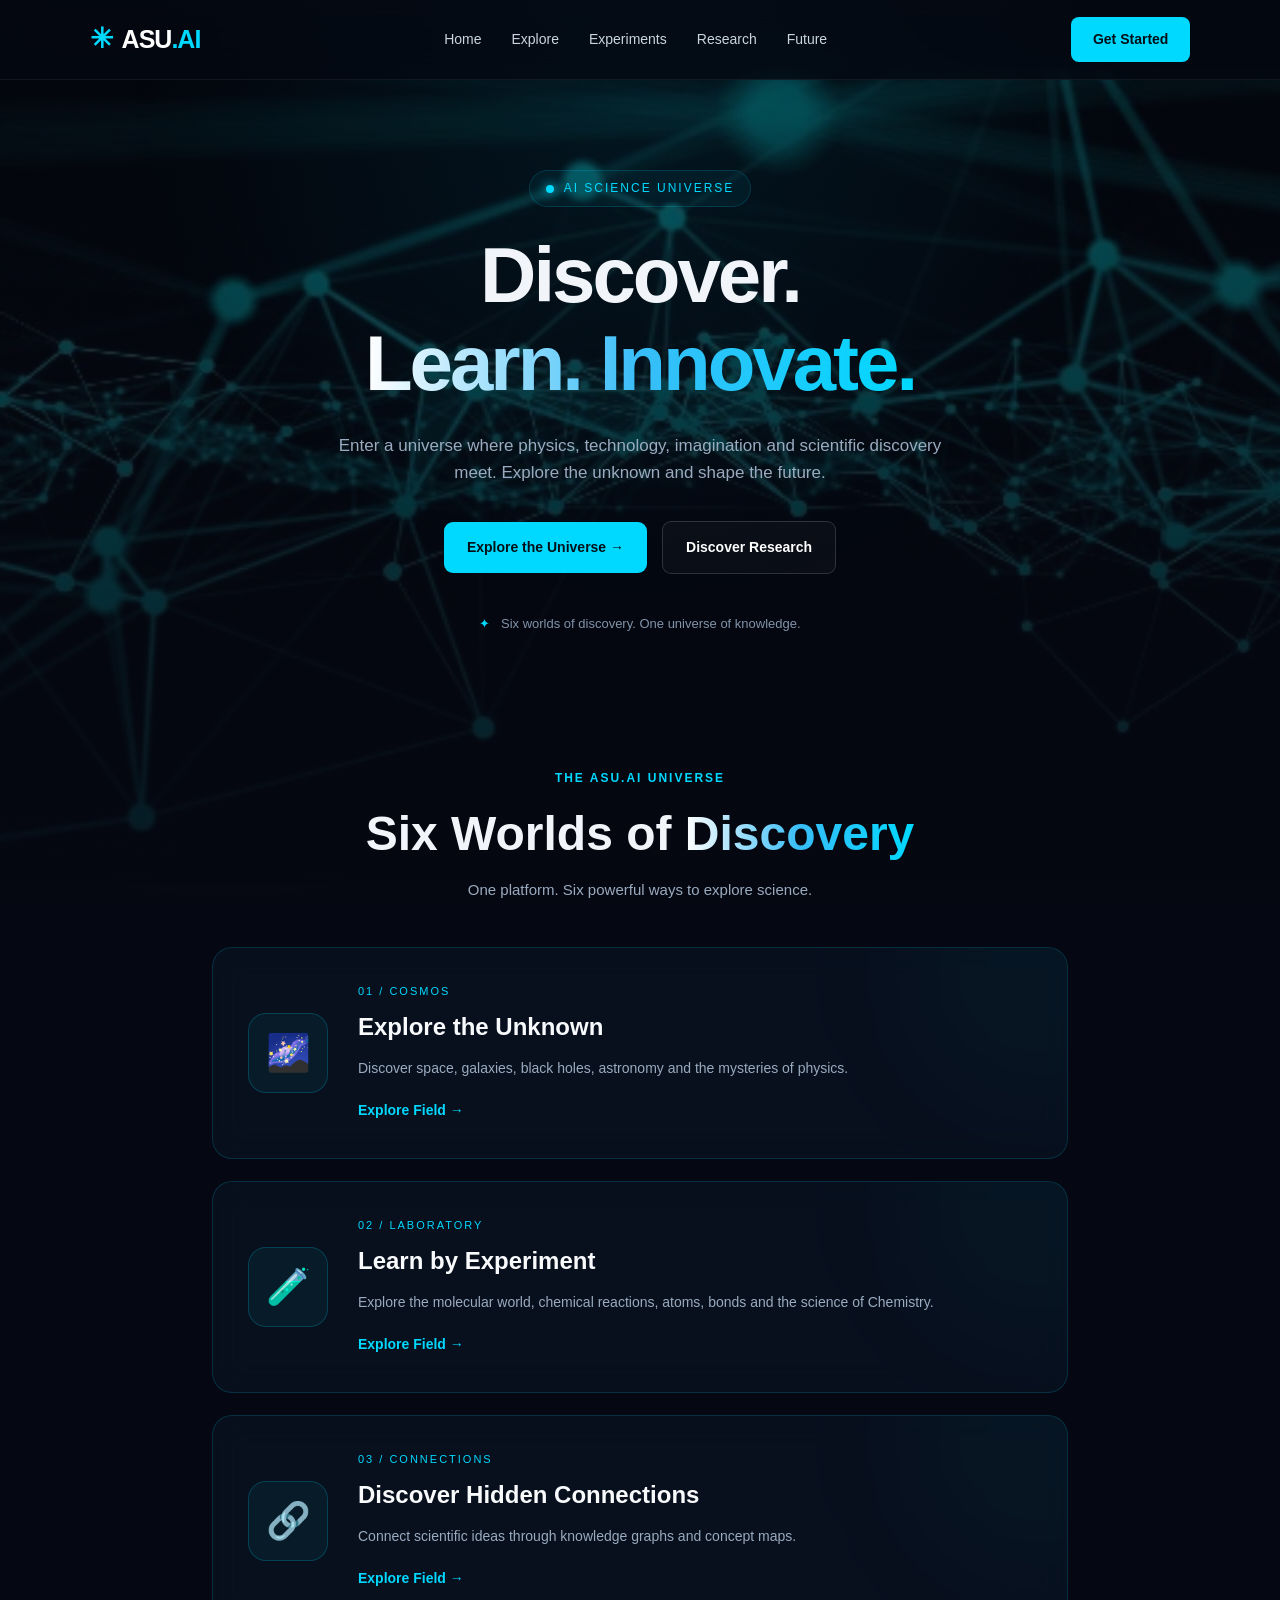
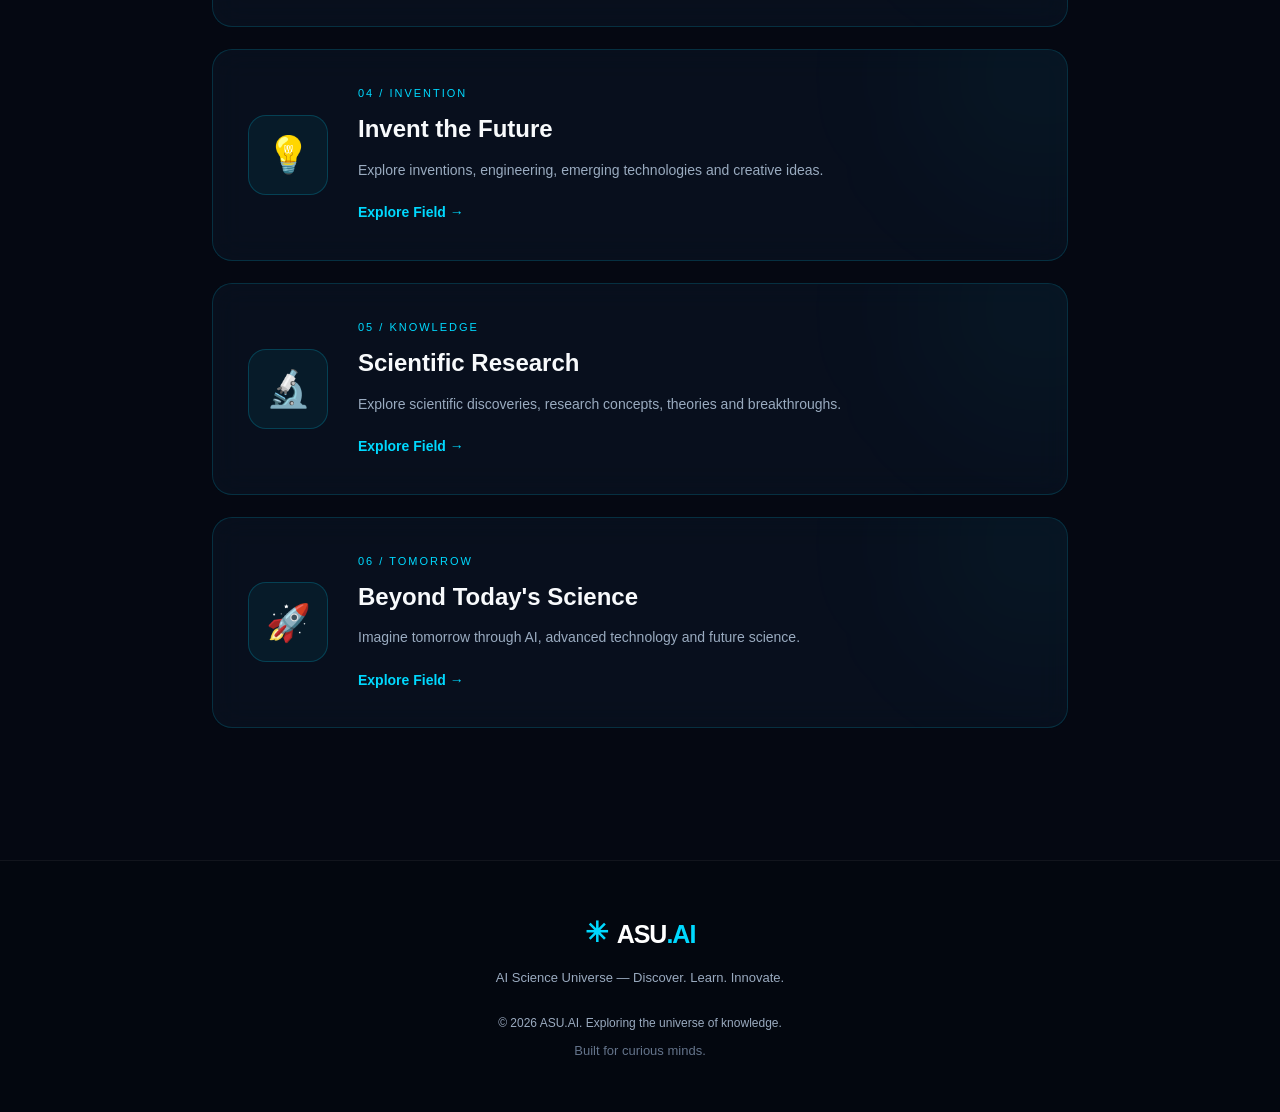
==== commit 3b0dc821: "Update index.html" ====
--- a/index.html
+++ b/index.html
@@ -124,7 +124,7 @@
             </article>
 
 
-            <!-- FIELD 2 -->
+            <!-- FIELD 2: CHEMISTRY -->
             <article class="feature-card">
 
                 <div class="card-icon">🧪</div>
@@ -136,11 +136,11 @@
                     <h3>Learn by Experiment</h3>
 
                     <p>
-                        Experience virtual Physics, Chemistry
-                        and Biology laboratories.
-                    </p>
-
-                    <a href="experiments.html" class="card-link">
+                        Explore the molecular world, chemical reactions,
+                        atoms, bonds and the science of Chemistry.
+                    </p>
+
+                    <a href="chemistry.html" class="card-link">
                         Explore Field →
                     </a>
 
